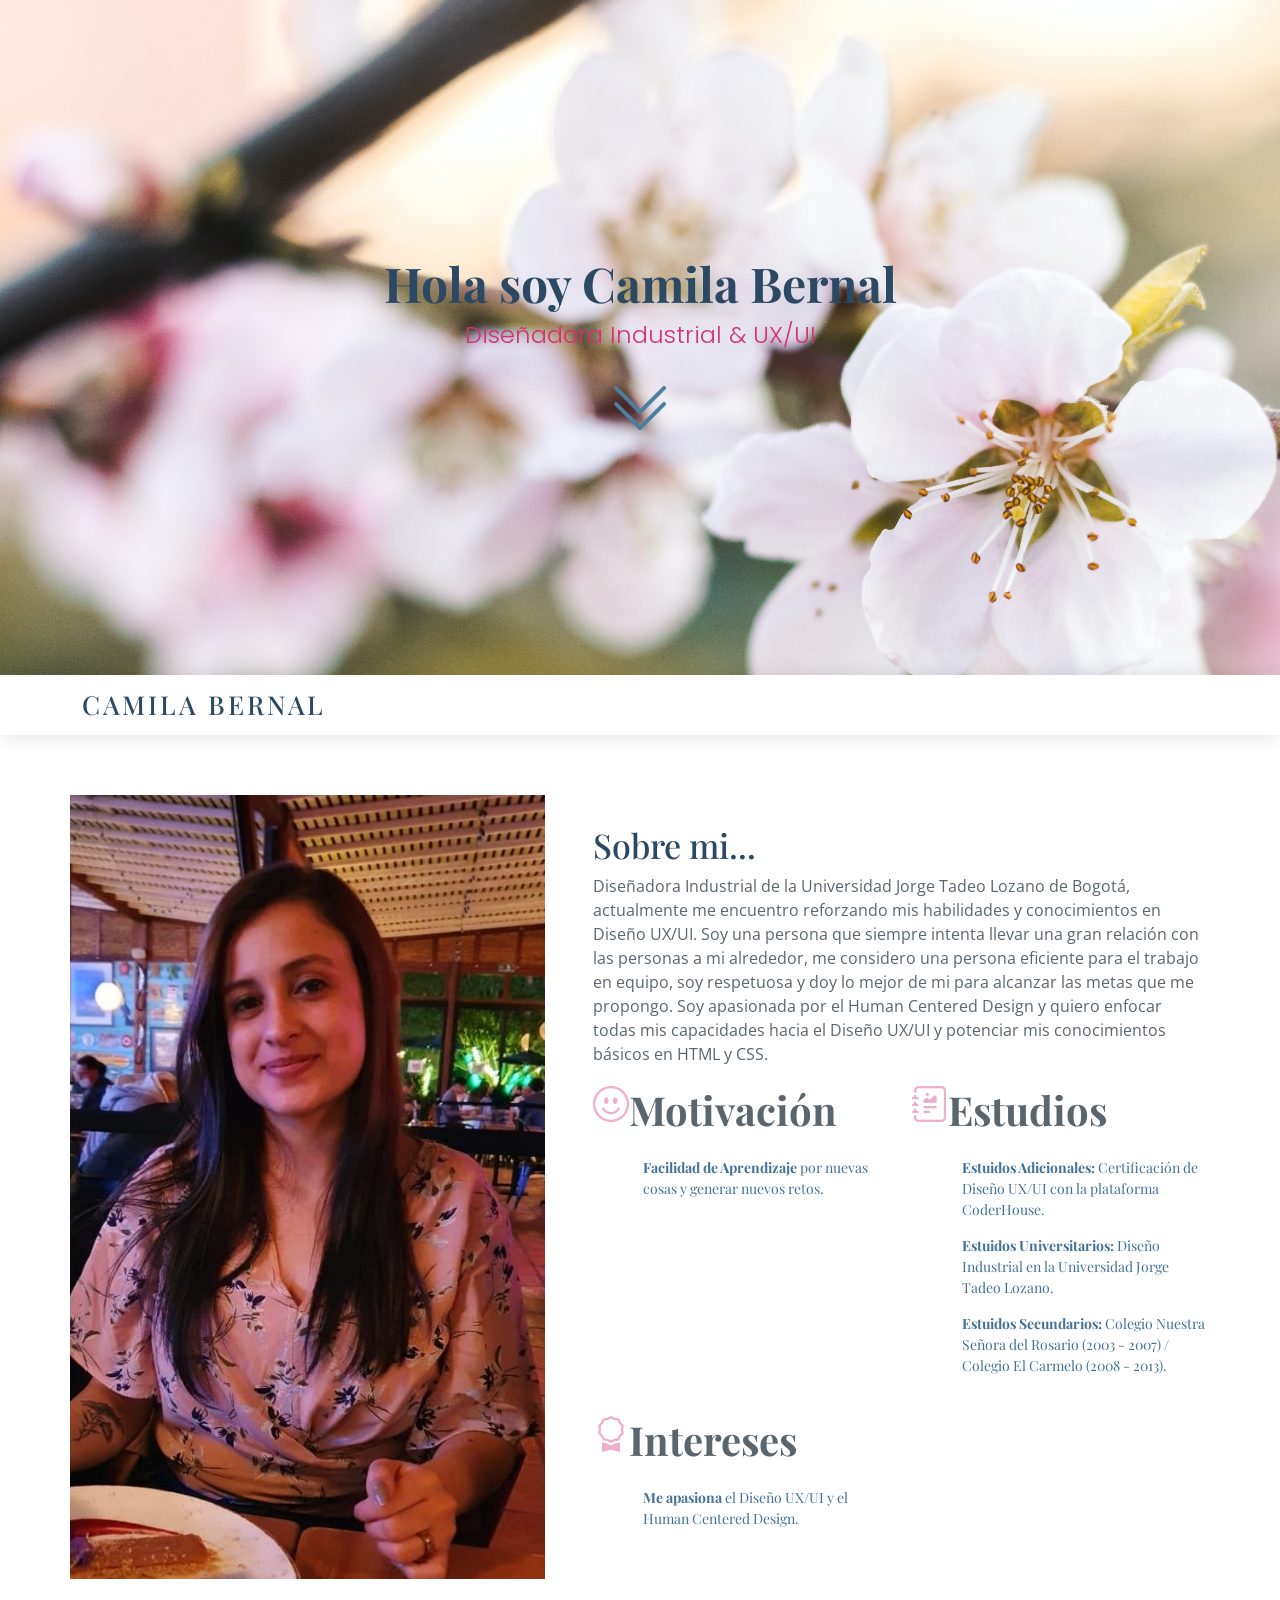
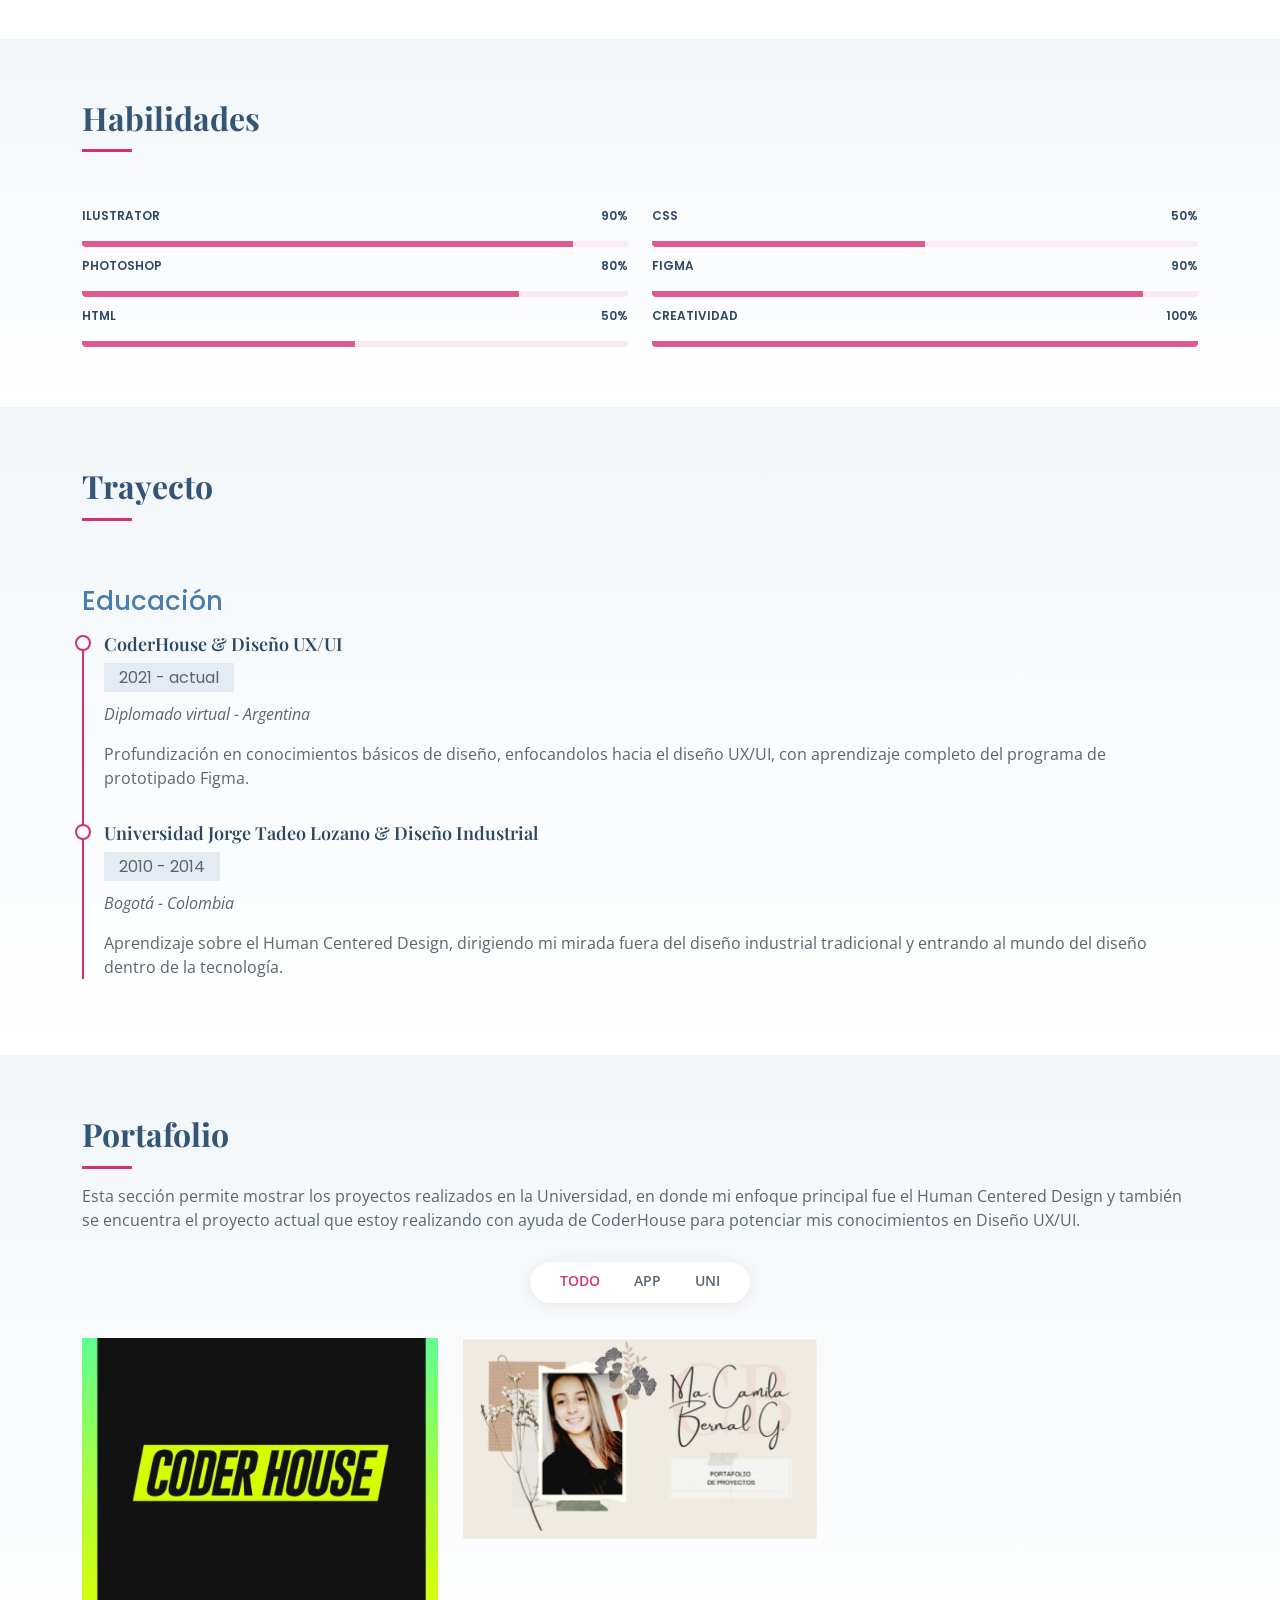
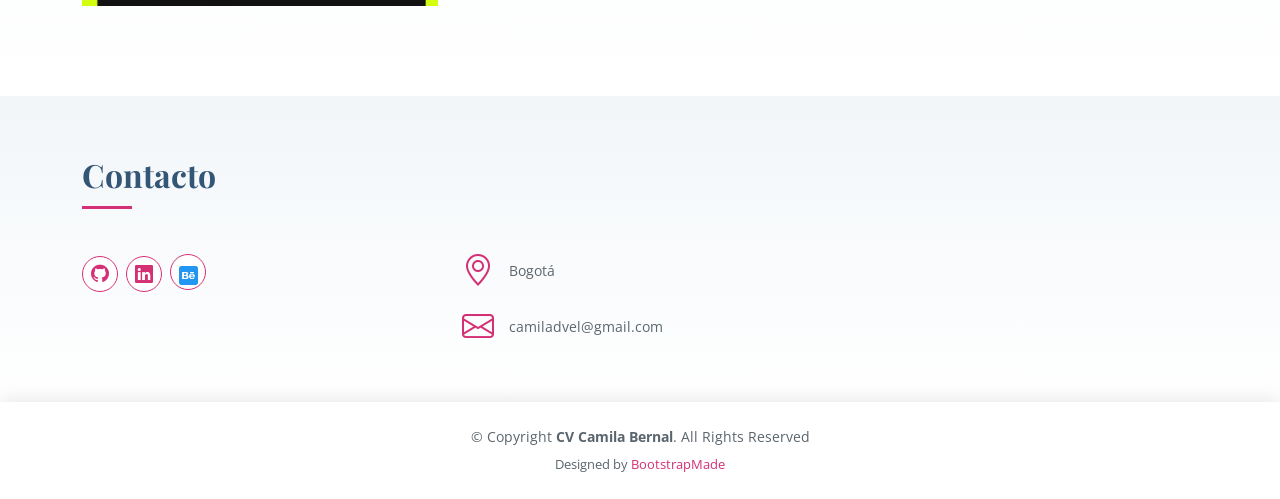
==== index.html @ 9dcae97c "Certi_UXUI" ====
<!DOCTYPE html>
<html lang="en">

<head>
  <meta charset="utf-8">
  <meta content="width=device-width, initial-scale=1.0" name="viewport">

  <title>Camila Bernal</title>
  <meta content="" name="description">
  <meta content="" name="keywords">

  <!-- Favicons -->
  <link href="assets/img/icons8-orquídea-48.png" rel="icon">
  <link href="assets/img/apple-touch-icon.png" rel="apple-touch-icon">

  <!-- Google Fonts -->
  <link href="https://fonts.googleapis.com/css?family=Open+Sans:300,300i,400,400i,600,600i,700,700i|Poppins:300,300i,400,400i,500,500i,600,600i,700,700i|Playfair+Display:400,400i,500,500i,600,600i,700,700i&subset=cyrillic" rel="stylesheet">

  <!-- Vendor CSS Files -->
  <link href="assets/vendor/bootstrap/css/bootstrap.min.css" rel="stylesheet">
  <link href="assets/vendor/bootstrap-icons/bootstrap-icons.css" rel="stylesheet">
  <link href="assets/vendor/boxicons/css/boxicons.min.css" rel="stylesheet">
  <link href="assets/vendor/glightbox/css/glightbox.min.css" rel="stylesheet">
  <link href="assets/vendor/swiper/swiper-bundle.min.css" rel="stylesheet">

  <!-- Template Main CSS File -->
  <link href="assets/css/style.css" rel="stylesheet">

  <!-- =======================================================
  * Template Name: Lonely - v4.2.0
  * Template URL: https://bootstrapmade.com/free-html-bootstrap-template-lonely/
  * Author: BootstrapMade.com
  * License: https://bootstrapmade.com/license/
  ======================================================== -->
</head>

<body>

  <!-- ======= Hero Section ======= -->
  <section id="hero" class="d-flex flex-column align-items-center justify-content-center">
    <h1>Hola soy Camila Bernal</h1>
    <h2>Diseñadora Industrial & UX/UI</h2>
    <a href="#about" class="btn-get-started scrollto"><i class="bi bi-chevron-double-down"></i></a>
  </section><!-- End Hero -->

  <!-- ======= Header ======= -->
  <header id="header" class="d-flex align-items-center">
    <div class="container d-flex align-items-center justify-content-between">

      <div class="logo">
        <h1><a href="assets/img/HV Camila Bernal.jpg">Camila Bernal</a></h1>
        
        <!-- Uncomment below if you prefer to use an image logo -->
        <!-- <a href="index.html"><img src="assets/img/logo.png" alt="" class="img-fluid"></a>-->
      </div>

       <nav id="navbar" class="navbar">
        <ul>
          <!-- <li><a class="nav-link scrollto active" href="#hero">Home</a></li> -->
          <!-- <li><a class="nav-link scrollto" href="#about">About</a></li> -->
          <!-- <li><a class="nav-link scrollto" href="#resume">Resume</a></li>
          <li><a class="nav-link scrollto" href="#services">Services</a></li>
          <li><a class="nav-link scrollto" href="#portfolio">Portfolio</a></li> -->
          <!-- <li class="dropdown"><a href="#"><span>Drop Down</span> <i class="bi bi-chevron-down"></i></a> -->
            <ul>
              <!-- <li><a href="#">Drop Down 1</a></li>
              <li class="dropdown"><a href="#"><span>Deep Drop Down</span> <i class="bi bi-chevron-right"></i></a> -->
                <!-- <ul>
                  <li><a href="#">Deep Drop Down 1</a></li>
                  <li><a href="#">Deep Drop Down 2</a></li>
                  <li><a href="#">Deep Drop Down 3</a></li>
                  <li><a href="#">Deep Drop Down 4</a></li>
                  <li><a href="#">Deep Drop Down 5</a></li>
                </ul> -->
              </li>
              <!-- <li><a href="#">Drop Down 2</a></li>
              <li><a href="#">Drop Down 3</a></li>
              <li><a href="#">Drop Down 4</a></li> -->
            </ul>
          </li>
          <!-- <li><a class="nav-link scrollto" href="#contact">Contact</a></li> -->
        </ul>
        <i class="bi bi-list mobile-nav-toggle"></i>
      </nav> 

    </div>
  </header><!-- End Header -->

  <main id="main">

    <!-- ======= About Section ======= -->
    <section id="about" class="about">
      <div class="container">

        <div class="row no-gutters">
          <div class="image col-xl-5 d-flex align-items-stretch justify-content-center justify-content-lg-start"></div>
          <div class="col-xl-7 ps-0 ps-lg-5 pe-lg-1 d-flex align-items-stretch">
            <div class="content d-flex flex-column justify-content-center">
              <h3>Sobre mi...</h3>
              <p>
                Diseñadora Industrial de la Universidad Jorge Tadeo Lozano de Bogotá, actualmente me encuentro reforzando mis habilidades y conocimientos en Diseño UX/UI. Soy una persona que siempre intenta llevar una gran relación con las personas a mi alrededor, me considero una persona eficiente para el trabajo en equipo, soy respetuosa y doy lo mejor de mi para alcanzar las metas que me propongo. Soy apasionada por el Human Centered Design y quiero enfocar todas mis capacidades hacia el Diseño UX/UI y potenciar mis conocimientos básicos en HTML y CSS.  
              </p>
              <div class="row">
                <div class="col-md-6 d-md-flex align-items-md-stretch">
                  <div class="count-box">
                    <i class="bi bi-emoji-smile"></i>
                    <h1><strong>Motivación</strong></h1>
                    <p><strong>Facilidad de Aprendizaje</strong> por nuevas cosas y generar nuevos retos.</p>
                  </div>
                </div>

                <div class="col-md-6 d-md-flex align-items-md-stretch">
                  <div class="count-box">
                    <i class="bi bi-journal-richtext"></i>
                    <h1><strong>Estudios</strong></h1>
                    <p><strong>Estuidos Adicionales:</strong> Certificación de Diseño UX/UI con la plataforma CoderHouse.</p>
                    <p><strong>Estuidos Universitarios:</strong> Diseño Industrial en la Universidad Jorge Tadeo Lozano.</p>
                    <p><strong>Estuidos Secundarios:</strong> Colegio Nuestra Señora del Rosario (2003 - 2007) / Colegio El Carmelo (2008 - 2013).</p>
                  </div>
                </div>

                <!-- <div class="col-md-6 d-md-flex align-items-md-stretch">
                  <div class="count-box">
                    <i class="bi bi-clock"></i>
                    <h1><strong></strong></h1>
                    <p><strong>Years of experience</strong> aut commodi quaerat modi aliquam nam ducimus aut voluptate non vel</p>
                  </div>
                </div> -->

                <div class="col-md-6 d-md-flex align-items-md-stretch">
                  <div class="count-box">
                    <i class="bi bi-award"></i>
                    <h1><strong>Intereses</strong></h1>
                    <p><strong>Me apasiona</strong> el Diseño UX/UI y el Human Centered Design.</p>
                  </div>
                </div>
              </div>
            </div><!-- End .content-->
          </div>
        </div>

      </div>
    </section><!-- End About Section -->

    <!-- ======= Skills Section ======= -->
    <section id="skills" class="skills section-bg">
      <div class="container">

        <div class="section-title">
          <h2>Habilidades</h2>
          <p></p>
        </div>

        <div class="row skills-content">

          <div class="col-lg-6">

            <div class="progress">
              <span class="skill">Ilustrator <i class="val">90%</i></span>
              <div class="progress-bar-wrap">
                <div class="progress-bar" role="progressbar" aria-valuenow="90" aria-valuemin="0" aria-valuemax="100"></div>
              </div>
            </div>

            <div class="progress">
              <span class="skill">Photoshop <i class="val">80%</i></span>
              <div class="progress-bar-wrap">
                <div class="progress-bar" role="progressbar" aria-valuenow="80" aria-valuemin="0" aria-valuemax="100"></div>
              </div>
            </div>

            <div class="progress">
              <span class="skill">HTML <i class="val">50%</i></span>
              <div class="progress-bar-wrap">
                <div class="progress-bar" role="progressbar" aria-valuenow="50" aria-valuemin="0" aria-valuemax="100"></div>
              </div>
            </div>

          </div>

          <div class="col-lg-6">

            <div class="progress">
              <span class="skill">CSS <i class="val">50%</i></span>
              <div class="progress-bar-wrap">
                <div class="progress-bar" role="progressbar" aria-valuenow="50" aria-valuemin="0" aria-valuemax="100"></div>
              </div>
            </div>

            <div class="progress">
              <span class="skill">Figma <i class="val">90%</i></span>
              <div class="progress-bar-wrap">
                <div class="progress-bar" role="progressbar" aria-valuenow="90" aria-valuemin="0" aria-valuemax="100"></div>
              </div>
            </div>

            <div class="progress">
              <span class="skill">Creatividad <i class="val">100%</i></span>
              <div class="progress-bar-wrap">
                <div class="progress-bar" role="progressbar" aria-valuenow="100" aria-valuemin="0" aria-valuemax="100"></div>
              </div>
            </div>

          </div>

        </div>

      </div>
    </section><!-- End Skills Section -->

    <!-- ======= Resume Section ======= -->
    <section id="resume" class="resume section-bg">
      <div class="container">

        <div class="section-title">
          <h2>Trayecto</h2>
          <p></p>
        </div>

        <!-- <div class="row">
          <div class="col-lg-6">
            <h3 class="resume-title">Información</h3>
            <div class="resume-item pb-0">
              <h4>Alice Barkley</h4>
              <p><em>Innovative and deadline-driven Graphic Designer with 3+ years of experience designing and developing user-centered digital/print marketing material from initial concept to final, polished deliverable.</em></p>
              <p>
              <ul>
                <li>Portland par 127,Orlando, FL</li>
                <li>(123) 456-7891</li>
                <li>alice.barkley@example.com</li>
              </ul>
              </p>
            </div> -->

            <h3 class="resume-title">Educación</h3>
            <div class="resume-item">
              <h4>CoderHouse &amp; Diseño UX/UI</h4>
              <h5>2021 - actual</h5>
              <p><em>Diplomado virtual - Argentina</em></p>
              <p>Profundización en conocimientos básicos de diseño, enfocandolos hacia el diseño UX/UI, con aprendizaje completo del programa de prototipado Figma.</p>
            </div>
            <div class="resume-item">
              <h4>Universidad Jorge Tadeo Lozano &amp; Diseño Industrial</h4>
              <h5>2010 - 2014</h5>
              <p><em>Bogotá - Colombia</em></p>
              <p>Aprendizaje sobre el Human Centered Design, dirigiendo mi mirada fuera del diseño industrial tradicional y entrando al mundo del diseño dentro de la tecnología.</p>
            </div>
          </div>
          <!-- <div class="col-lg-6">
            <h3 class="resume-title">Experiencia laboral</h3>
            <div class="resume-item">
              <h4>Senior graphic design specialist</h4>
              <h5>2019 - Present</h5>
              <p><em>Experion, New York, NY </em></p>
              <p>
              <ul>
                <li>Lead in the design, development, and implementation of the graphic, layout, and production communication materials</li>
                <li>Delegate tasks to the 7 members of the design team and provide counsel on all aspects of the project. </li>
                <li>Supervise the assessment of all graphic materials in order to ensure quality and accuracy of the design</li>
                <li>Oversee the efficient use of production project budgets ranging from $2,000 - $25,000</li>
              </ul>
              </p>
            </div>
            <div class="resume-item">
              <h4>Graphic design specialist</h4>
              <h5>2017 - 2018</h5>
              <p><em>Stepping Stone Advertising, New York, NY</em></p>
              <p>
              <ul>
                <li>Developed numerous marketing programs (logos, brochures,infographics, presentations, and advertisements).</li>
                <li>Managed up to 5 projects or tasks at a given time while under pressure</li>
                <li>Recommended and consulted with clients on the most appropriate graphic design</li>
                <li>Created 4+ design presentations and proposals a month for clients and account managers</li>
              </ul>
              </p>
            </div>
          </div>
        </div> -->

      </div>
    </section><!-- End Resume Section -->

    <!-- ======= Services Section ======= -->
    <!-- <section id="services" class="services section-bg">
      <div class="container">

        <div class="section-title">
          <h2>Services</h2>
          <p>Magnam dolores commodi suscipit. Necessitatibus eius consequatur ex aliquid fuga eum quidem. Sit sint consectetur velit. Quisquam quos quisquam cupiditate. Et nemo qui impedit suscipit alias ea. Quia fugiat sit in iste officiis commodi quidem hic quas.</p>
        </div>

        <div class="row">
          <div class="col-md-6 col-lg-3 d-flex align-items-stretch mb-5 mb-lg-0">
            <div class="icon-box">
              <div class="icon"><i class="bx bxl-dribbble"></i></div>
              <h4 class="title"><a href="">Lorem Ipsum</a></h4>
              <p class="description">Voluptatum deleniti atque corrupti quos dolores et quas molestias excepturi</p>
            </div>
          </div>

          <div class="col-md-6 col-lg-3 d-flex align-items-stretch mb-5 mb-lg-0">
            <div class="icon-box">
              <div class="icon"><i class="bx bx-file"></i></div>
              <h4 class="title"><a href="">Sed ut perspiciatis</a></h4>
              <p class="description">Duis aute irure dolor in reprehenderit in voluptate velit esse cillum dolore</p>
            </div>
          </div>

          <div class="col-md-6 col-lg-3 d-flex align-items-stretch mb-5 mb-lg-0">
            <div class="icon-box">
              <div class="icon"><i class="bx bx-tachometer"></i></div>
              <h4 class="title"><a href="">Magni Dolores</a></h4>
              <p class="description">Excepteur sint occaecat cupidatat non proident, sunt in culpa qui officia</p>
            </div>
          </div>

          <div class="col-md-6 col-lg-3 d-flex align-items-stretch mb-5 mb-lg-0">
            <div class="icon-box">
              <div class="icon"><i class="bx bx-world"></i></div>
              <h4 class="title"><a href="">Nemo Enim</a></h4>
              <p class="description">At vero eos et accusamus et iusto odio dignissimos ducimus qui blanditiis</p>
            </div>
          </div>

        </div>

      </div>
    </section>End Services Section -->

    <!-- ======= Portfolio Section ======= -->
    <section id="portfolio" class="portfolio section-bg">
      <div class="container">

        <div class="section-title">
          <h2>Portafolio</h2>
          <p>Esta sección permite mostrar los proyectos realizados en la Universidad, en donde mi enfoque principal fue el Human Centered Design y también se encuentra el proyecto actual que estoy realizando con ayuda de CoderHouse para potenciar mis conocimientos en Diseño UX/UI.</p>
        </div>

        <div class="row">
          <div class="col-lg-12 d-flex justify-content-center">
            <ul id="portfolio-flters">
              <li data-filter="*" class="filter-active">TODO</li>
              <li data-filter=".filter-app">App</li>
              <li data-filter=".filter-card">UNI</li>
              <!-- <li data-filter=".filter-web">Web</li>  -->
            </ul>
          </div>
        </div>

        <div class="row portfolio-container">

          <div class="col-lg-4 col-md-6 portfolio-item filter-app">
            <div class="portfolio-wrap">
              <img src="assets/img/Coder2.jpg" class="img-fluid" alt="">
              <div class="portfolio-info">
                <h4>Proyecto UX/UI</h4>
                <p>En proceso</p>
              </div>
              <div class="portfolio-links">
                
                <a href="https://www.behance.net/mariacbernal3d" title="Más detalle"><i class="bx bx-link"></i></a>
              </div>
            </div>
          </div>

          <div class="col-lg-4 col-md-6 portfolio-item filter-card">
            <div class="portfolio-wrap">
              <img src="assets/img/Port-Proy.JPG" class="img-fluid" alt="">
              <div class="portfolio-info">
                <h4>Proyecto Universidad</h4>
                <p>Social & Human Centered Design</p>
              </div>
              <div class="portfolio-links">
                
                <a href="https://www.behance.net/mariacbernal3d" title="Más detalle"><i class="bx bx-link"></i></a>
              </div>
            </div>
          </div>
              <!-- <div class="portfolio-links">
                <a href="assets/img/portfolio/portfolio-2.jpg" data-gallery="portfolioGallery" class="portfolio-lightbox" title="Web 3"><i class="bx bx-plus"></i></a>
                <a href="portfolio-details.html" title="More Details"><i class="bx bx-link"></i></a>
              </div>
            </div>
          </div>

          <div class="col-lg-4 col-md-6 portfolio-item filter-app">
            <div class="portfolio-wrap">
              <img src="assets/img/portfolio/portfolio-3.jpg" class="img-fluid" alt="">
              <div class="portfolio-info">
                <h4>App 2</h4>
                <p>App</p>
              </div>
              <div class="portfolio-links">
                <a href="assets/img/portfolio/portfolio-3.jpg" data-gallery="portfolioGallery" class="portfolio-lightbox" title="App 2"><i class="bx bx-plus"></i></a>
                <a href="portfolio-details.html" title="More Details"><i class="bx bx-link"></i></a>
              </div>
            </div>
          </div>

          <div class="col-lg-4 col-md-6 portfolio-item filter-card">
            <div class="portfolio-wrap">
              <img src="assets/img/portfolio/portfolio-4.jpg" class="img-fluid" alt="">
              <div class="portfolio-info">
                <h4>Card 2</h4>
                <p>Card</p>
              </div>
              <div class="portfolio-links">
                <a href="assets/img/portfolio/portfolio-4.jpg" data-gallery="portfolioGallery" class="portfolio-lightbox" title="Card 2"><i class="bx bx-plus"></i></a>
                <a href="portfolio-details.html" title="More Details"><i class="bx bx-link"></i></a>
              </div>
            </div>
          </div>

          <div class="col-lg-4 col-md-6 portfolio-item filter-web">
            <div class="portfolio-wrap">
              <img src="assets/img/portfolio/portfolio-5.jpg" class="img-fluid" alt="">
              <div class="portfolio-info">
                <h4>Web 2</h4>
                <p>Web</p>
              </div>
              <div class="portfolio-links">
                <a href="assets/img/portfolio/portfolio-5.jpg" data-gallery="portfolioGallery" class="portfolio-lightbox" title="Web 2"><i class="bx bx-plus"></i></a>
                <a href="portfolio-details.html" title="More Details"><i class="bx bx-link"></i></a>
              </div>
            </div>
          </div>

          <div class="col-lg-4 col-md-6 portfolio-item filter-app">
            <div class="portfolio-wrap">
              <img src="assets/img/portfolio/portfolio-6.jpg" class="img-fluid" alt="">
              <div class="portfolio-info">
                <h4>App 3</h4>
                <p>App</p>
              </div>
              <div class="portfolio-links">
                <a href="assets/img/portfolio/portfolio-6.jpg" data-gallery="portfolioGallery" class="portfolio-lightbox" title="App 3"><i class="bx bx-plus"></i></a>
                <a href="portfolio-details.html" title="More Details"><i class="bx bx-link"></i></a>
              </div>
            </div>
          </div>

          <div class="col-lg-4 col-md-6 portfolio-item filter-card">
            <div class="portfolio-wrap">
              <img src="assets/img/portfolio/portfolio-7.jpg" class="img-fluid" alt="">
              <div class="portfolio-info">
                <h4>Card 1</h4>
                <p>Card</p>
              </div>
              <div class="portfolio-links">
                <a href="assets/img/portfolio/portfolio-7.jpg" data-gallery="portfolioGallery" class="portfolio-lightbox" title="Card 1"><i class="bx bx-plus"></i></a>
                <a href="portfolio-details.html" title="More Details"><i class="bx bx-link"></i></a>
              </div>
            </div>
          </div>

          <div class="col-lg-4 col-md-6 portfolio-item filter-card">
            <div class="portfolio-wrap">
              <img src="assets/img/portfolio/portfolio-8.jpg" class="img-fluid" alt="">
              <div class="portfolio-info">
                <h4>Card 3</h4>
                <p>Card</p>
              </div>
              <div class="portfolio-links">
                <a href="assets/img/portfolio/portfolio-8.jpg" data-gallery="portfolioGallery" class="portfolio-lightbox" title="Card 3"><i class="bx bx-plus"></i></a>
                <a href="portfolio-details.html" title="More Details"><i class="bx bx-link"></i></a>
              </div>
            </div>
          </div>

          <div class="col-lg-4 col-md-6 portfolio-item filter-web">
            <div class="portfolio-wrap">
              <img src="assets/img/portfolio/portfolio-9.jpg" class="img-fluid" alt="">
              <div class="portfolio-info">
                <h4>Web 3</h4>
                <p>Web</p>
              </div>
              <div class="portfolio-links">
                <a href="assets/img/portfolio/portfolio-9.jpg" data-gallery="portfolioGallery" class="portfolio-lightbox" title="Web 3"><i class="bx bx-plus"></i></a>
                <a href="portfolio-details.html" title="More Details"><i class="bx bx-link"></i></a>
              </div>
            </div>
          </div>

        </div>

      </div>
    </section>  End Portfolio Section -->
    </section>  

    <!-- ======= Testimonials Section ======= -->
    <!-- <section id="testimonials" class="testimonials section-bg">
      <div class="container">

        <div class="section-title">
          <h2>Testimonials</h2>
          <p>Magnam dolores commodi suscipit. Necessitatibus eius consequatur ex aliquid fuga eum quidem. Sit sint consectetur velit. Quisquam quos quisquam cupiditate. Et nemo qui impedit suscipit alias ea. Quia fugiat sit in iste officiis commodi quidem hic quas.</p>
        </div>

        <div class="testimonials-slider swiper-container" data-aos="fade-up" data-aos-delay="100">
          <div class="swiper-wrapper">

            <div class="swiper-slide">
              <div class="testimonial-item">
                <p>
                  <i class="bx bxs-quote-alt-left quote-icon-left"></i>
                  Proin iaculis purus consequat sem cure digni ssim donec porttitora entum suscipit rhoncus. Accusantium quam, ultricies eget id, aliquam eget nibh et. Maecen aliquam, risus at semper.
                  <i class="bx bxs-quote-alt-right quote-icon-right"></i>
                </p>
                <img src="assets/img/testimonials/testimonials-1.jpg" class="testimonial-img" alt="">
                <h3>Saul Goodman</h3>
                <h4>Ceo &amp; Founder</h4>
              </div>
            </div>End testimonial item -->

            <!-- <div class="swiper-slide">
              <div class="testimonial-item">
                <p>
                  <i class="bx bxs-quote-alt-left quote-icon-left"></i>
                  Export tempor illum tamen malis malis eram quae irure esse labore quem cillum quid cillum eram malis quorum velit fore eram velit sunt aliqua noster fugiat irure amet legam anim culpa.
                  <i class="bx bxs-quote-alt-right quote-icon-right"></i>
                </p>
                <img src="assets/img/testimonials/testimonials-2.jpg" class="testimonial-img" alt="">
                <h3>Sara Wilsson</h3>
                <h4>Designer</h4>
              </div>
            </div>End testimonial item -->

            <!-- <div class="swiper-slide">
              <div class="testimonial-item">
                <p>
                  <i class="bx bxs-quote-alt-left quote-icon-left"></i>
                  Enim nisi quem export duis labore cillum quae magna enim sint quorum nulla quem veniam duis minim tempor labore quem eram duis noster aute amet eram fore quis sint minim.
                  <i class="bx bxs-quote-alt-right quote-icon-right"></i>
                </p>
                <img src="assets/img/testimonials/testimonials-3.jpg" class="testimonial-img" alt="">
                <h3>Jena Karlis</h3>
                <h4>Store Owner</h4>
              </div>
            </div>End testimonial item -->

            <!-- <div class="swiper-slide">
              <div class="testimonial-item">
                <p>
                  <i class="bx bxs-quote-alt-left quote-icon-left"></i>
                  Fugiat enim eram quae cillum dolore dolor amet nulla culpa multos export minim fugiat minim velit minim dolor enim duis veniam ipsum anim magna sunt elit fore quem dolore labore illum veniam.
                  <i class="bx bxs-quote-alt-right quote-icon-right"></i>
                </p>
                <img src="assets/img/testimonials/testimonials-4.jpg" class="testimonial-img" alt="">
                <h3>Matt Brandon</h3>
                <h4>Freelancer</h4>
              </div>
            </div>End testimonial item -->

            <!-- <div class="swiper-slide">
              <div class="testimonial-item">
                <p>
                  <i class="bx bxs-quote-alt-left quote-icon-left"></i>
                  Quis quorum aliqua sint quem legam fore sunt eram irure aliqua veniam tempor noster veniam enim culpa labore duis sunt culpa nulla illum cillum fugiat legam esse veniam culpa fore nisi cillum quid.
                  <i class="bx bxs-quote-alt-right quote-icon-right"></i>
                </p>
                <img src="assets/img/testimonials/testimonials-5.jpg" class="testimonial-img" alt="">
                <h3>John Larson</h3>
                <h4>Entrepreneur</h4>
              </div>
            </div>End testimonial item -->

          <!-- </div>
          <div class="swiper-pagination"></div>
        </div>

      </div>
    </section>End Testimonials Section --> 

    <!-- ======= Contact Section ======= -->
    <div><section id="contact" class="contact section-bg">
      <div class="container">

        <div class="section-title">
          <h2>Contacto</h2>
          <p></p>
        </div>

        <div class="row">

          <div class="col-lg-4 col-md-4">
            <div class="contact-about">
              <!-- <h3>Lonely</h3>
              <p>Cras fermentum odio eu feugiat. Justo eget magna fermentum iaculis eu non diam phasellus. Scelerisque felis imperdiet proin fermentum leo. Amet volutpat consequat mauris nunc congue.</p> -->
              <div class="social-links">
            
                <a href="https://github.com/CamilaBernalG?tab=repositories" class="GitHub"><i class="bi bi-github"></i></a>
                <!-- <a href="#" class="instagram"><i class="bi bi-app-indicator"></i></a> -->
                <a href="https://www.linkedin.com/in/camila-bernal-814a66207" class="linkedin">
                  <i class="bi bi-linkedin"></i>
                </a>
                <a href="https://www.behance.net/mariacbernal3d" class="linkedin">
                  <img src="assets/img/icons8-behance-48.png" style="width: 25px;"/>
                </a> 
              </div>
            </div>
          </div>
        

          <div class="col-lg-3 col-md-4">
            <div class="info">
              <div class="d-flex align-items-center">
                <i class="bi bi-geo-alt"></i>
                <p>Bogotá</p>
              </div>

              <div class="d-flex align-items-center mt-4">
                <i class="bi bi-envelope"></i>
                <p>camiladvel@gmail.com</p>
              </div>

              <!-- <div class="d-flex align-items-center mt-4">
                <i class="bi bi-phone"></i>
                <p>+1 5589 55488 55s</p>
              </div> -->

            </div>
          </div>

          <!-- <div class="col-lg-5 col-md-8">
            <form action="forms/contact.php" method="post" role="form" class="php-email-form">
              <div class="form-group">
                <input type="text" name="name" class="form-control" id="name" placeholder="Nombre" required>
              </div>
              <div class="form-group mt-3">
                <input type="email" class="form-control" name="email" id="email" placeholder="Email" required>
              </div>
              <div class="form-group mt-3">
                <input type="text" class="form-control" name="subject" id="subject" placeholder="Asunto" required>
              </div>
              <div class="form-group mt-3">
                <textarea class="form-control" name="message" rows="5" placeholder="Mensaje" required></textarea>
              </div>
              <div class="my-3">
                <div class="loading">Cargando...</div>
                <div class="error-message"></div>
                <div class="sent-message">Tu mensaje fué enviado, gracias!</div>
              </div>
              <div class="text-center"><button type="submit">Enviar Mensaje</button></div>
            </form>
          </div> -->

        </div>

      </div>
    </section> <!-- End Contact Section -->

  </main> <!-- End #main -->

  <!-- ======= Footer ======= -->
  <footer id="footer">
    <div class="container">
      <div class="copyright">
        &copy; Copyright <strong><span>CV Camila Bernal</span></strong>. All Rights Reserved
      </div>
      <div class="credits">
        <!-- All the links in the footer should remain intact. -->
        <!-- You can delete the links only if you purchased the pro version. -->
        <!-- Licensing information: https://bootstrapmade.com/license/ -->
        <!-- Purchase the pro version with working PHP/AJAX contact form: https://bootstrapmade.com/free-html-bootstrap-template-lonely/ -->
        Designed by <a href="https://bootstrapmade.com/">BootstrapMade</a>
      </div>
    </div>
  </footer><!-- End  Footer -->

  <a href="#" class="back-to-top d-flex align-items-center justify-content-center"><i class="bi bi-arrow-up-short"></i></a>

  <!-- Vendor JS Files -->
  <script src="assets/vendor/bootstrap/js/bootstrap.bundle.min.js"></script>
  <script src="assets/vendor/glightbox/js/glightbox.min.js"></script>
  <script src="assets/vendor/isotope-layout/isotope.pkgd.min.js"></script>
  <script src="assets/vendor/php-email-form/validate.js"></script>
  <script src="assets/vendor/purecounter/purecounter.js"></script>
  <script src="assets/vendor/swiper/swiper-bundle.min.js"></script>
  <script src="assets/vendor/waypoints/noframework.waypoints.js"></script>

  <!-- Template Main JS File -->
  <script src="assets/js/main.js"></script>

</body>

</html>
---- assets/css/style.css ----
/**
* Template Name: Lonely - v4.2.0
* Template URL: https://bootstrapmade.com/free-html-bootstrap-template-lonely/
* Author: BootstrapMade.com
* License: https://bootstrapmade.com/license/
*/

/*--------------------------------------------------------------
# General
--------------------------------------------------------------*/
body {
  font-family: "Open Sans", sans-serif;
  color: #5a656e;
}

a {
  color: #d43076;
  text-decoration: none;
}

a:hover {
  color: #dd5a92;
  text-decoration: none;
}

h1, h2, h3, h4, h5, h6 {
  font-family: "Playfair Display", serif;
}

/*--------------------------------------------------------------
# Back to top button
--------------------------------------------------------------*/
.back-to-top {
  position: fixed;
  visibility: hidden;
  opacity: 0;
  right: 15px;
  bottom: 15px;
  z-index: 9999;
  background: #d43076;
  width: 40px;
  height: 40px;
  border-radius: 50px;
  transition: all 0.4s;
}

.back-to-top i {
  font-size: 24px;
  color: #fff;
  line-height: 0;
}

.back-to-top:hover {
  background: #db528c;
  color: #fff;
}

.back-to-top.active {
  visibility: visible;
  opacity: 1;
}

/*--------------------------------------------------------------
# Header
--------------------------------------------------------------*/
#header {
  transition: all 0.5s;
  z-index: 997;
  transition: all 0.5s;
  height: 60px;
  background: #fff;
  box-shadow: 0px 0px 20px 0px rgba(0, 0, 0, 0.12);
}

#header .logo h1 {
  font-size: 26px;
  margin: 0;
  padding: 6px 0;
  line-height: 1;
  font-weight: 500;
  letter-spacing: 3px;
  text-transform: uppercase;
}

#header .logo h1 a, #header .logo h1 a:hover {
  color: #2c4964;
  text-decoration: none;
}

#header .logo img {
  padding: 0;
  margin: 0;
  max-height: 40px;
}

.scrolled-offset {
  margin-top: 60px;
}

/*--------------------------------------------------------------
# Navigation Menu
--------------------------------------------------------------*/
/**
* Desktop Navigation 
*/
.navbar {
  padding: 0;
}

.navbar ul {
  margin: 0;
  padding: 0;
  display: flex;
  list-style: none;
  align-items: center;
}

.navbar li {
  position: relative;
}

.navbar a {
  display: flex;
  align-items: center;
  justify-content: space-between;
  padding: 10px 0 10px 30px;
  font-size: 14px;
  color: #2c4964;
  white-space: nowrap;
  transition: 0.3s;
}

.navbar a i {
  font-size: 12px;
  line-height: 0;
  margin-left: 5px;
}

.navbar a:hover, .navbar .active, .navbar li:hover > a {
  color: #d43076;
}

.navbar .dropdown ul {
  display: block;
  position: absolute;
  left: 14px;
  top: 100%;
  margin: 0;
  padding: 10px 0;
  z-index: 99;
  opacity: 0;
  visibility: hidden;
  background: #fff;
  box-shadow: 0px 0px 30px rgba(127, 137, 161, 0.25);
  transition: 0.3s;
  border-radius: 4px;
}

.navbar .dropdown ul li {
  min-width: 200px;
}

.navbar .dropdown ul a {
  padding: 10px 20px;
  text-transform: none;
}

.navbar .dropdown ul a i {
  font-size: 12px;
}

.navbar .dropdown ul a:hover, .navbar .dropdown ul .active:hover, .navbar .dropdown ul li:hover > a {
  color: #d43076;
}

.navbar .dropdown:hover > ul {
  opacity: 1;
  visibility: visible;
}

.navbar .dropdown .dropdown ul {
  top: 0;
  left: calc(100% - 30px);
  visibility: hidden;
}

.navbar .dropdown .dropdown:hover > ul {
  opacity: 1;
  top: 0;
  left: 100%;
  visibility: visible;
}

@media (max-width: 1366px) {
  .navbar .dropdown .dropdown ul {
    left: -90%;
  }
  .navbar .dropdown .dropdown:hover > ul {
    left: -100%;
  }
}

/**
* Mobile Navigation 
*/
.mobile-nav-toggle {
  color: #2c4964;
  font-size: 28px;
  cursor: pointer;
  display: none;
  line-height: 0;
  transition: 0.5s;
}

.mobile-nav-toggle.bi-x {
  color: #fff;
}

@media (max-width: 991px) {
  .mobile-nav-toggle {
    display: block;
  }
  .navbar ul {
    display: none;
  }
}

.navbar-mobile {
  position: fixed;
  overflow: hidden;
  top: 0;
  right: 0;
  left: 0;
  bottom: 0;
  background: rgba(13, 21, 29, 0.6);
  transition: 0.3s;
  z-index: 998;
}

.navbar-mobile .mobile-nav-toggle {
  position: absolute;
  top: 15px;
  right: 15px;
}

.navbar-mobile ul {
  display: block;
  position: absolute;
  top: 55px;
  right: 15px;
  bottom: 15px;
  left: 15px;
  padding: 10px 0;
  border-radius: 10px;
  background-color: #fff;
  overflow-y: auto;
  transition: 0.3s;
}

.navbar-mobile a {
  padding: 10px 20px;
  font-size: 15px;
  color: #2c4964;
}

.navbar-mobile a:hover, .navbar-mobile .active, .navbar-mobile li:hover > a {
  color: #d43076;
}

.navbar-mobile .getstarted {
  margin: 15px;
}

.navbar-mobile .dropdown ul {
  position: static;
  display: none;
  margin: 10px 20px;
  padding: 10px 0;
  z-index: 99;
  opacity: 1;
  visibility: visible;
  background: #fff;
  box-shadow: 0px 0px 30px rgba(127, 137, 161, 0.25);
}

.navbar-mobile .dropdown ul li {
  min-width: 200px;
}

.navbar-mobile .dropdown ul a {
  padding: 10px 20px;
}

.navbar-mobile .dropdown ul a i {
  font-size: 12px;
}

.navbar-mobile .dropdown ul a:hover, .navbar-mobile .dropdown ul .active:hover, .navbar-mobile .dropdown ul li:hover > a {
  color: #d43076;
}

.navbar-mobile .dropdown > .dropdown-active {
  display: block;
}

/*--------------------------------------------------------------
# Hero Section
--------------------------------------------------------------*/
#hero {
  width: 100%;
  height: 75vh;
  background: url("../img/Flor2.jpg") no-repeat;
  background-size: cover;
  padding: 0 15px;
  }

#hero h1 {
  margin: 0 0 10px 0;
  font-size: 48px;
  font-weight: 700;
  line-height: 56px;
  color: #2c4964;
}

#hero h2 {
  color: #d43076;
  margin-bottom: 10px;
  font-size: 24px;
  font-weight: 300;
  font-family: "Poppins", sans-serif;
}

#hero .btn-get-started {
  font-size: 64px;
  transition: 0.5s;
  color: #4d7f9c;
  height: 60px;
}

#hero .btn-get-started:hover {
  padding-top: 10px;
  color: #d43076;
}

@media (min-width: 1024px) {
  #hero {
    background-attachment: fixed;
  }
}

@media (max-width: 768px) {
  #hero h1 {
    font-size: 28px;
    line-height: 36px;
  }
  #hero h2 {
    font-size: 18px;
    line-height: 24px;
    margin-bottom: 30px;
  }
}

/*--------------------------------------------------------------
# Sections General
--------------------------------------------------------------*/
section {
  padding: 60px 0;
}

.section-bg {
  background: linear-gradient(180deg, #f2f6f9 0%, #fff 100%);
}

.section-title {
  padding-bottom: 30px;
}

.section-title h2 {
  font-size: 32px;
  font-weight: bold;
  margin-bottom: 15px;
  padding-bottom: 15px;
  position: relative;
  color: #345676;
}

.section-title h2::after {
  content: '';
  position: absolute;
  display: block;
  width: 50px;
  height: 3px;
  background: #d43076;
  bottom: 0;
  left: 0;
}

.section-title p {
  margin-bottom: 0;
}

/*--------------------------------------------------------------
# Breadcrumbs
--------------------------------------------------------------*/
.breadcrumbs {
  padding: 15px 0;
  background-color: #fcf2f7;
  min-height: 40px;
}

.breadcrumbs h2 {
  font-size: 24px;
  font-weight: 300;
}

.breadcrumbs ol {
  display: flex;
  flex-wrap: wrap;
  list-style: none;
  padding: 0;
  margin: 0;
  font-size: 14px;
}

.breadcrumbs ol li + li {
  padding-left: 10px;
}

.breadcrumbs ol li + li::before {
  display: inline-block;
  padding-right: 10px;
  color: #6c757d;
  content: "/";
}

@media (max-width: 768px) {
  .breadcrumbs .d-flex {
    display: block !important;
  }
  .breadcrumbs ol {
    display: block;
  }
  .breadcrumbs ol li {
    display: inline-block;
  }
}

/*--------------------------------------------------------------
# About
--------------------------------------------------------------*/
.about .content {
  padding: 30px 0;
}

.about .content h3 {
  font-weight: 500;
  font-size: 34px;
  color: #2c4964;
}

.about .content p {
  margin-bottom: 0;
}

.about .content .count-box {
  padding: 20px 0;
  width: 100%;
}

.about .content .count-box i {
  display: block;
  font-size: 36px;
  color: #eeafca;
  float: left;
  line-height: 0;
}

.about .content .count-box span {
  font-size: 36px;
  line-height: 20px;
  display: block;
  font-weight: 700;
  color: #bb124a;
  margin-left: 50px;
  font-family: "Playfair Display", serif;
}

.about .content .count-box p {
  padding: 15px 0 0 0;
  margin: 0 0 0 50px;
  font-family: "Playfair Display", serif;
  font-size: 14px;
  color: #437099;
}

.about .content .count-box a {
  font-weight: 600;
  display: block;
  margin-top: 20px;
  color: #437099;
  font-size: 15px;
  font-family: "Poppins", sans-serif;
  transition: ease-in-out 0.3s;
}

.about .content .count-box a:hover {
  color: #6b96be;
}

.about .image {
  background: url("../img/Yo.jpg") center center no-repeat;
  background-size: cover;
  min-height: 610px;
}

@media (max-width: 991px) {
  .about .image {
    text-align: center;
  }
  .about .image img {
    max-width: 80%;
  }
}

@media (max-width: 667px) {
  .about .image img {
    max-width: 100%;
  }
}

/*--------------------------------------------------------------
# Skills
--------------------------------------------------------------*/
.skills .progress {
  height: 50px;
  display: block;
  background: none;
}

.skills .progress .skill {
  padding: 10px 0;
  margin: 0 0 6px 0;
  text-transform: uppercase;
  display: block;
  font-weight: 600;
  font-family: "Poppins", sans-serif;
  color: #2c4964;
}

.skills .progress .skill .val {
  float: right;
  font-style: normal;
}

.skills .progress-bar-wrap {
  background: #fbeaf1;
}

.skills .progress-bar {
  width: 1px;
  height: 10px;
  transition: .9s;
  background-color: #dd5a92;
}

/*--------------------------------------------------------------
# Resume
--------------------------------------------------------------*/
.resume .resume-title {
  font-size: 26px;
  font-weight: 500;
  margin-top: 20px;
  margin-bottom: 20px;
  color: #4b7dab;
  font-family: "Poppins", sans-serif;
}

.resume .resume-item {
  padding: 0 0 20px 20px;
  margin-top: -2px;
  border-left: 2px solid #d43076;
  position: relative;
}

.resume .resume-item h4 {
  line-height: 18px;
  font-size: 18px;
  font-weight: 600;
  color: #2c4964;
  margin-bottom: 10px;
}

.resume .resume-item h5 {
  font-size: 16px;
  background: #e4ebf3;
  padding: 5px 15px;
  display: inline-block;
  font-weight: 400;
  margin-bottom: 10px;
  font-family: "Poppins", sans-serif;
}

.resume .resume-item ul {
  padding-left: 20px;
}

.resume .resume-item ul li {
  padding-bottom: 10px;
}

.resume .resume-item:last-child {
  padding-bottom: 0;
}

.resume .resume-item::before {
  content: "";
  position: absolute;
  width: 16px;
  height: 16px;
  border-radius: 50px;
  left: -9px;
  top: 0;
  background: #fff;
  border: 2px solid #d43076;
}

/*--------------------------------------------------------------
# Services
--------------------------------------------------------------*/
.services .icon-box {
  padding: 20px 15px;
  position: relative;
  overflow: hidden;
  background: #fff;
  box-shadow: 0 0 29px 0 rgba(68, 88, 144, 0.2);
  transition: all 0.3s ease-in-out;
  border-radius: 8px;
  text-align: center;
  z-index: 1;
}

.services .icon-box::before {
  content: '';
  position: absolute;
  top: 0;
  left: 0;
  right: 0;
  height: 0;
  transition: ease-in-out 0.3s;
  z-index: -1;
}

.services .icon-box:hover::before {
  background: #d43076;
  height: 100%;
  border-radius: 0px;
}

.services .icon {
  margin: 0 auto 30px auto;
  padding-top: 10px;
  display: inline-block;
  text-align: center;
  border-radius: 50%;
  width: 60px;
  height: 60px;
  background: #d43076;
  transition: all 0.3s ease-in-out;
}

.services .icon i {
  font-size: 36px;
  line-height: 1;
  color: #fff;
}

.services .title {
  font-weight: 700;
  margin-bottom: 15px;
  font-size: 18px;
}

.services .title a {
  color: #111;
}

.services .description {
  font-size: 15px;
  line-height: 24px;
  margin-bottom: 0;
}

.services .icon-box:hover .title a, .services .icon-box:hover .description {
  color: #fff;
}

.services .icon-box:hover .icon {
  background: #fff;
}

.services .icon-box:hover .icon i {
  color: #d43076;
}

@media (max-width: 768px) {
  .services .icon-box::before {
    bottom: 60%;
  }
}

/*--------------------------------------------------------------
# Portfolio
--------------------------------------------------------------*/
.portfolio .portfolio-item {
  margin-bottom: 30px;
}

.portfolio #portfolio-flters {
  padding: 0;
  margin: 0 auto 35px auto;
  list-style: none;
  text-align: center;
  background: #fff;
  border-radius: 50px;
  padding: 2px 15px;
  box-shadow: 0px 2px 15px rgba(0, 0, 0, 0.08);
}

.portfolio #portfolio-flters li {
  cursor: pointer;
  display: inline-block;
  padding: 10px 15px 8px 15px;
  font-size: 14px;
  font-weight: 600;
  line-height: 1;
  text-transform: uppercase;
  color: #5a656e;
  margin-bottom: 5px;
  transition: all 0.3s ease-in-out;
}

.portfolio #portfolio-flters li:hover, .portfolio #portfolio-flters li.filter-active {
  color: #d43076;
}

.portfolio #portfolio-flters li:last-child {
  margin-right: 0;
}

.portfolio .portfolio-wrap {
  transition: 0.3s;
  position: relative;
  overflow: hidden;
  z-index: 1;
}

.portfolio .portfolio-wrap::before {
  content: "";
  background: rgba(44, 73, 100, 0.6);
  position: absolute;
  left: 30px;
  right: 30px;
  top: 30px;
  bottom: 30px;
  transition: all ease-in-out 0.3s;
  z-index: 2;
  opacity: 0;
}

.portfolio .portfolio-wrap .portfolio-info {
  opacity: 0;
  position: absolute;
  top: 10%;
  left: 0;
  right: 0;
  text-align: center;
  z-index: 3;
  transition: all ease-in-out 0.3s;
}

.portfolio .portfolio-wrap .portfolio-info h4 {
  font-size: 20px;
  color: #fff;
  font-weight: 600;
}

.portfolio .portfolio-wrap .portfolio-info p {
  color: #ffffff;
  font-size: 14px;
  text-transform: uppercase;
}

.portfolio .portfolio-wrap .portfolio-links {
  opacity: 0;
  left: 0;
  right: 0;
  bottom: 10%;
  text-align: center;
  z-index: 3;
  position: absolute;
  transition: all ease-in-out 0.3s;
}

.portfolio .portfolio-wrap .portfolio-links a {
  color: #fff;
  margin: 0 2px;
  font-size: 28px;
  display: inline-block;
  transition: 0.3s;
}

.portfolio .portfolio-wrap .portfolio-links a:hover {
  color: #e684ae;
}

.portfolio .portfolio-wrap:hover::before {
  top: 0;
  left: 0;
  right: 0;
  bottom: 0;
  opacity: 1;
}

.portfolio .portfolio-wrap:hover .portfolio-info {
  opacity: 1;
  top: calc(50% - 48px);
}

.portfolio .portfolio-wrap:hover .portfolio-links {
  opacity: 1;
  bottom: calc(50% - 50px);
}

/*--------------------------------------------------------------
# Portfolio Details
--------------------------------------------------------------*/
.portfolio-details {
  padding-top: 40px;
}

.portfolio-details .portfolio-details-slider img {
  width: 100%;
}

.portfolio-details .portfolio-details-slider .swiper-pagination {
  margin-top: 20px;
  position: relative;
}

.portfolio-details .portfolio-details-slider .swiper-pagination .swiper-pagination-bullet {
  width: 12px;
  height: 12px;
  background-color: #fff;
  opacity: 1;
  border: 1px solid #d43076;
}

.portfolio-details .portfolio-details-slider .swiper-pagination .swiper-pagination-bullet-active {
  background-color: #d43076;
}

.portfolio-details .portfolio-info {
  padding: 30px;
  box-shadow: 0px 0 30px rgba(44, 73, 100, 0.08);
}

.portfolio-details .portfolio-info h3 {
  font-size: 22px;
  font-weight: 700;
  margin-bottom: 20px;
  padding-bottom: 20px;
  border-bottom: 1px solid #eee;
}

.portfolio-details .portfolio-info ul {
  list-style: none;
  padding: 0;
  font-size: 15px;
}

.portfolio-details .portfolio-info ul li + li {
  margin-top: 10px;
}

.portfolio-details .portfolio-description {
  padding-top: 30px;
}

.portfolio-details .portfolio-description h2 {
  font-size: 26px;
  font-weight: 700;
  margin-bottom: 20px;
}

.portfolio-details .portfolio-description p {
  padding: 0;
}

/*--------------------------------------------------------------
# Testimonials
--------------------------------------------------------------*/
.testimonials .testimonial-item {
  box-sizing: content-box;
  min-height: 320px;
}

.testimonials .testimonial-item .testimonial-img {
  width: 90px;
  border-radius: 50%;
  margin: -40px 0 0 40px;
  position: relative;
  z-index: 2;
  border: 6px solid #fff;
  box-shadow: 0px 5px 15px rgba(0, 0, 0, 0.1);
}

.testimonials .testimonial-item h3 {
  font-size: 18px;
  font-weight: bold;
  margin: 10px 0 5px 45px;
  color: #2c4964;
}

.testimonials .testimonial-item h4 {
  font-size: 14px;
  color: #6b96be;
  margin: 0 0 0 45px;
}

.testimonials .testimonial-item .quote-icon-left, .testimonials .testimonial-item .quote-icon-right {
  color: #f7d9e6;
  font-size: 26px;
}

.testimonials .testimonial-item .quote-icon-left {
  display: inline-block;
  left: -5px;
  position: relative;
}

.testimonials .testimonial-item .quote-icon-right {
  display: inline-block;
  right: -5px;
  position: relative;
  top: 10px;
}

.testimonials .testimonial-item p {
  font-style: italic;
  margin: 0 15px 0 15px;
  padding: 20px 20px 60px 20px;
  background: #fff;
  position: relative;
  border-radius: 6px;
  position: relative;
  z-index: 1;
  box-shadow: 0px 2px 15px rgba(0, 0, 0, 0.1);
}

.testimonials .swiper-pagination {
  margin-top: 20px;
  position: relative;
}

.testimonials .swiper-pagination .swiper-pagination-bullet {
  width: 12px;
  height: 12px;
  background-color: #fff;
  opacity: 1;
  border: 1px solid #d43076;
}

.testimonials .swiper-pagination .swiper-pagination-bullet-active {
  background-color: #d43076;
}

@media (max-width: 767px) {
  .testimonials {
    margin: 30px 10px;
  }
}

/*--------------------------------------------------------------
# Contact
--------------------------------------------------------------*/
.contact .contact-about h3 {
  font-size: 36px;
  margin: 0 0 10px 0;
  padding: 0;
  line-height: 1;
  font-weight: 300;
  letter-spacing: 3px;
  text-transform: uppercase;
  color: #d43076;
}

.contact .contact-about p {
  font-size: 14px;
  line-height: 24px;
  font-family: "Playfair Display", serif;
  color: #3c6387;
}

.contact .social-links {
  padding-bottom: 20px;
}

.contact .social-links a {
  font-size: 18px;
  display: inline-block;
  background: #fff;
  color: #d43076;
  line-height: 0;
  padding: 8px 0;
  margin-right: 4px;
  border-radius: 50%;
  text-align: center;
  width: 36px;
  height: 36px;
  transition: 0.3s;
  border: 1px solid #d43076;
}

.contact .social-links a:hover {
  background: #d43076;
  color: #fff;
}

.contact .info {
  color: #5a656e;
}

.contact .info i {
  font-size: 32px;
  color: #d43076;
  line-height: 0;
  margin-right: 15px;
}

.contact .info p {
  font-size: 14px;
  margin: 0;
}

.contact .php-email-form .error-message {
  display: none;
  color: #fff;
  background: #ed3c0d;
  text-align: left;
  padding: 15px;
  font-weight: 600;
}

.contact .php-email-form .error-message br + br {
  margin-top: 25px;
}

.contact .php-email-form .sent-message {
  display: none;
  color: #fff;
  background: #18d26e;
  text-align: center;
  padding: 15px;
  font-weight: 600;
}

.contact .php-email-form .loading {
  display: none;
  background: #fff;
  text-align: center;
  padding: 15px;
}

.contact .php-email-form .loading:before {
  content: "";
  display: inline-block;
  border-radius: 50%;
  width: 24px;
  height: 24px;
  margin: 0 10px -6px 0;
  border: 3px solid #18d26e;
  border-top-color: #eee;
  -webkit-animation: animate-loading 1s linear infinite;
  animation: animate-loading 1s linear infinite;
}

.contact .php-email-form input, .contact .php-email-form textarea {
  border-radius: 0;
  box-shadow: none;
  font-size: 14px;
}

.contact .php-email-form input:focus, .contact .php-email-form textarea:focus {
  border-color: #d43076;
}

.contact .php-email-form button[type="submit"] {
  background: #d43076;
  border: 0;
  padding: 10px 24px;
  color: #fff;
  transition: 0.4s;
  border-radius: 50px;
}

.contact .php-email-form button[type="submit"]:hover {
  background: #dd5a92;
}

@-webkit-keyframes animate-loading {
  0% {
    transform: rotate(0deg);
  }
  100% {
    transform: rotate(360deg);
  }
}

@keyframes animate-loading {
  0% {
    transform: rotate(0deg);
  }
  100% {
    transform: rotate(360deg);
  }
}

/*--------------------------------------------------------------
# Footer
--------------------------------------------------------------*/
#footer {
  background: #fff;
  padding: 24px 0;
  font-size: 14px;
  box-shadow: 0px 0 20px 0 rgba(0, 0, 0, 0.12);
}

#footer .copyright {
  text-align: center;
}

#footer .credits {
  padding-top: 8px;
  text-align: center;
  font-size: 13px;
}
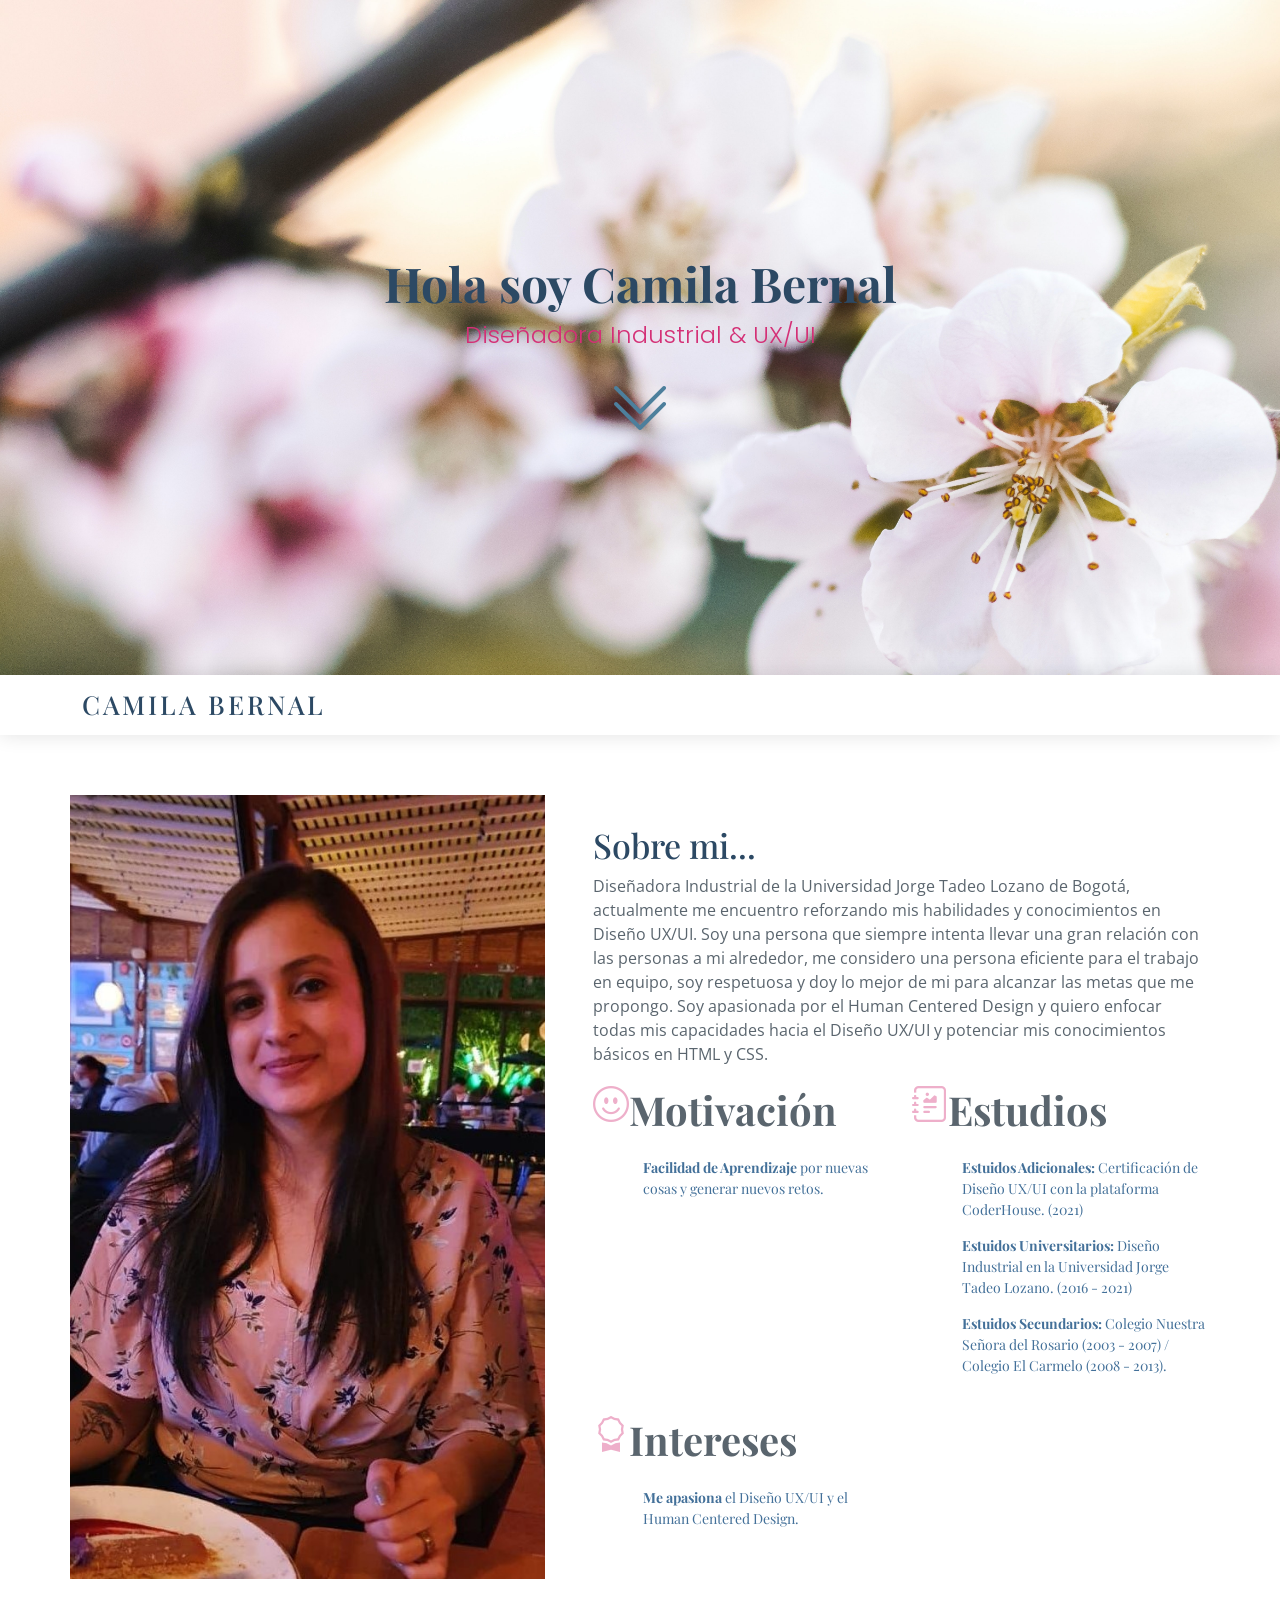
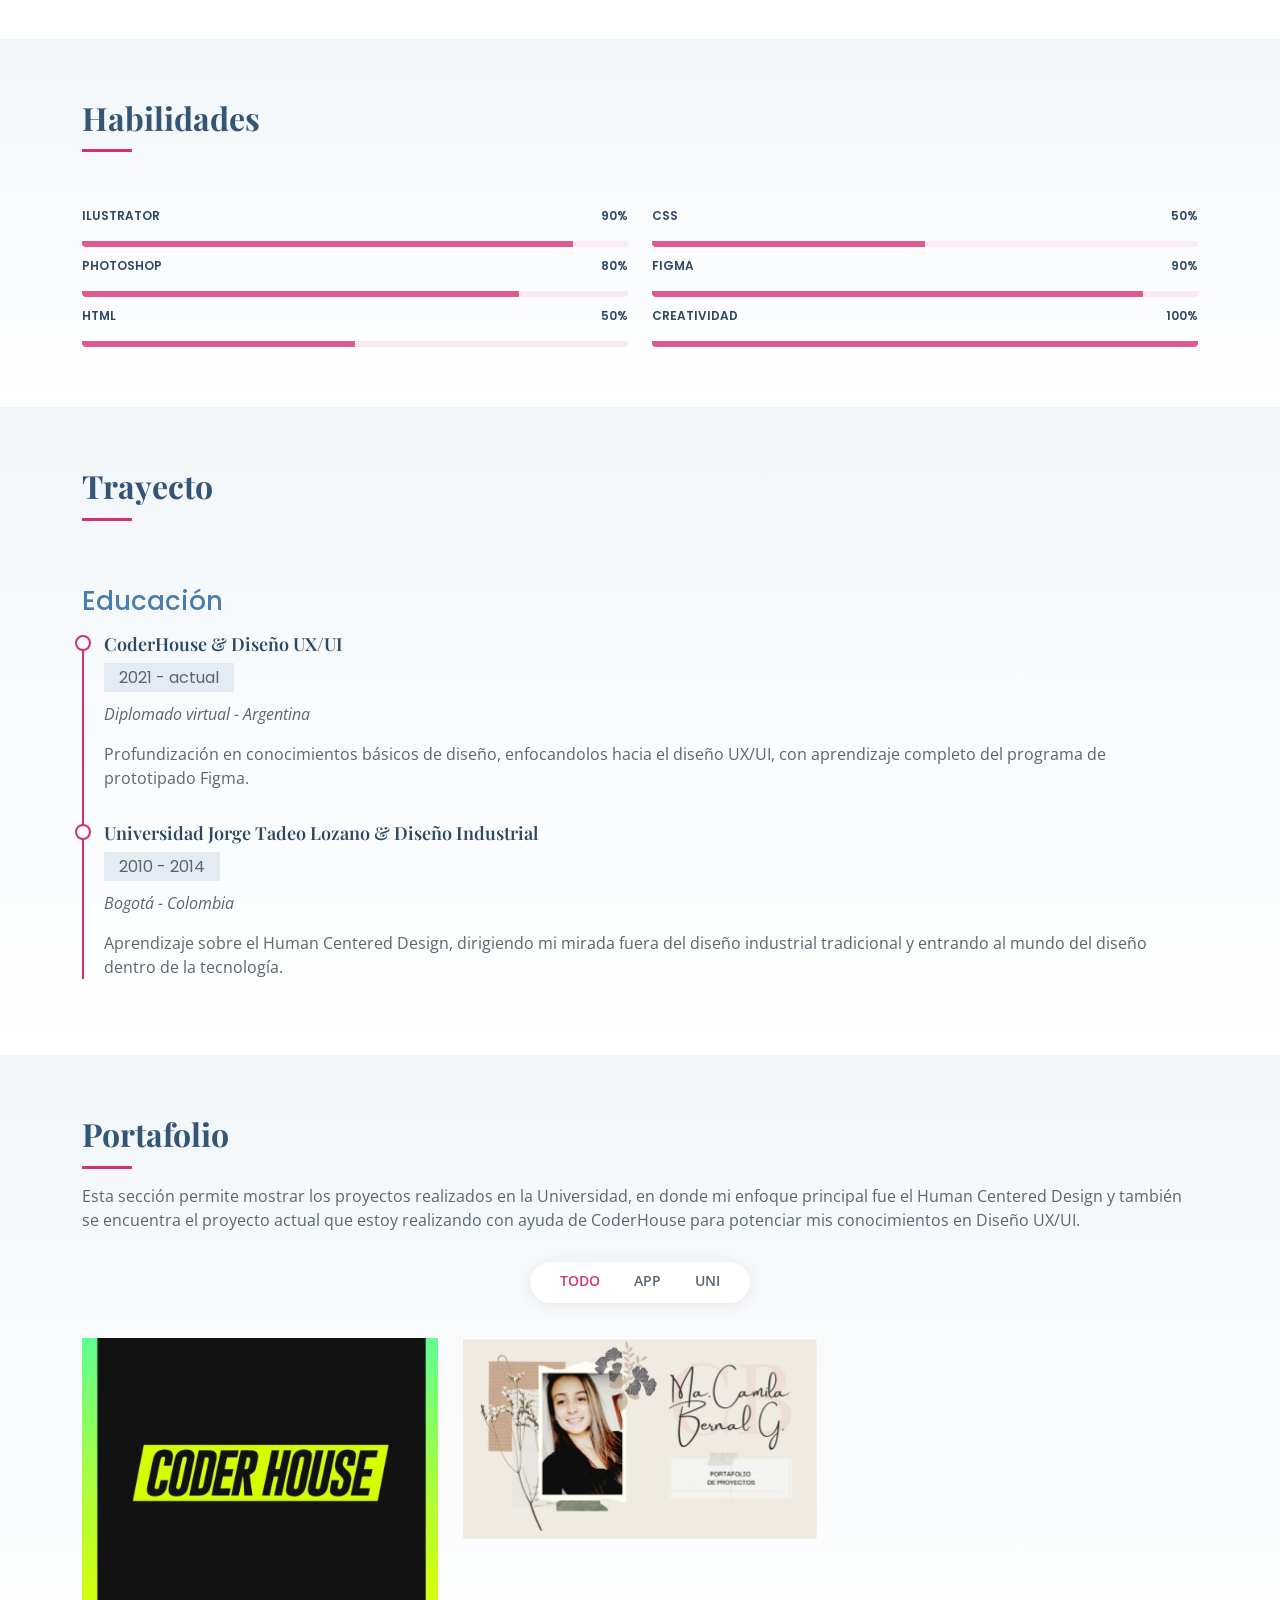
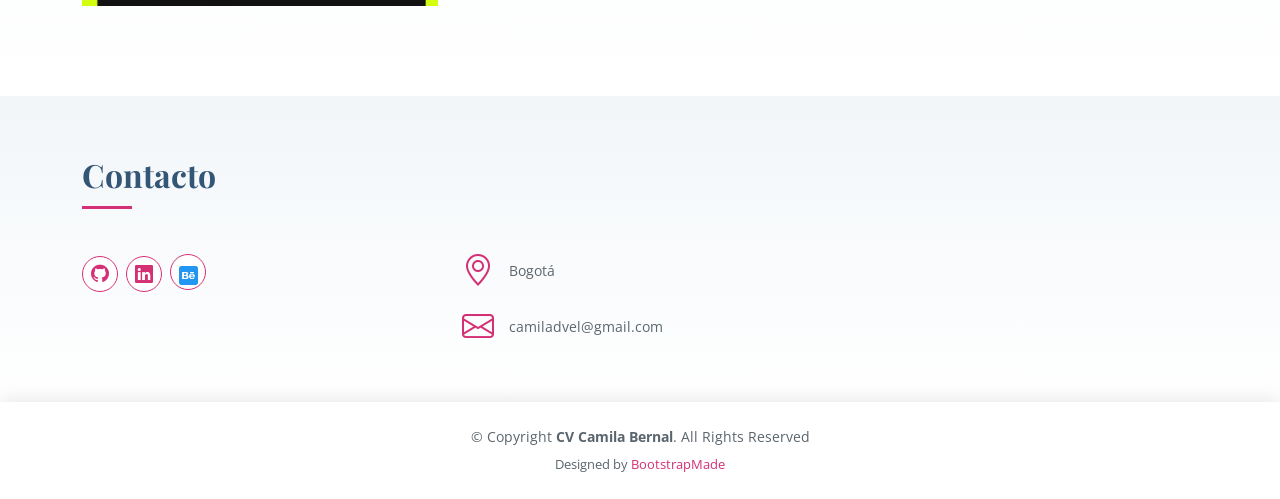
==== commit 27bf8065: "Upload Dates" ====
--- a/index.html
+++ b/index.html
@@ -113,8 +113,8 @@
                   <div class="count-box">
                     <i class="bi bi-journal-richtext"></i>
                     <h1><strong>Estudios</strong></h1>
-                    <p><strong>Estuidos Adicionales:</strong> Certificación de Diseño UX/UI con la plataforma CoderHouse.</p>
-                    <p><strong>Estuidos Universitarios:</strong> Diseño Industrial en la Universidad Jorge Tadeo Lozano.</p>
+                    <p><strong>Estuidos Adicionales:</strong> Certificación de Diseño UX/UI con la plataforma CoderHouse. (2021)</p>
+                    <p><strong>Estuidos Universitarios:</strong> Diseño Industrial en la Universidad Jorge Tadeo Lozano. (2016 - 2021)</p>
                     <p><strong>Estuidos Secundarios:</strong> Colegio Nuestra Señora del Rosario (2003 - 2007) / Colegio El Carmelo (2008 - 2013).</p>
                   </div>
                 </div>
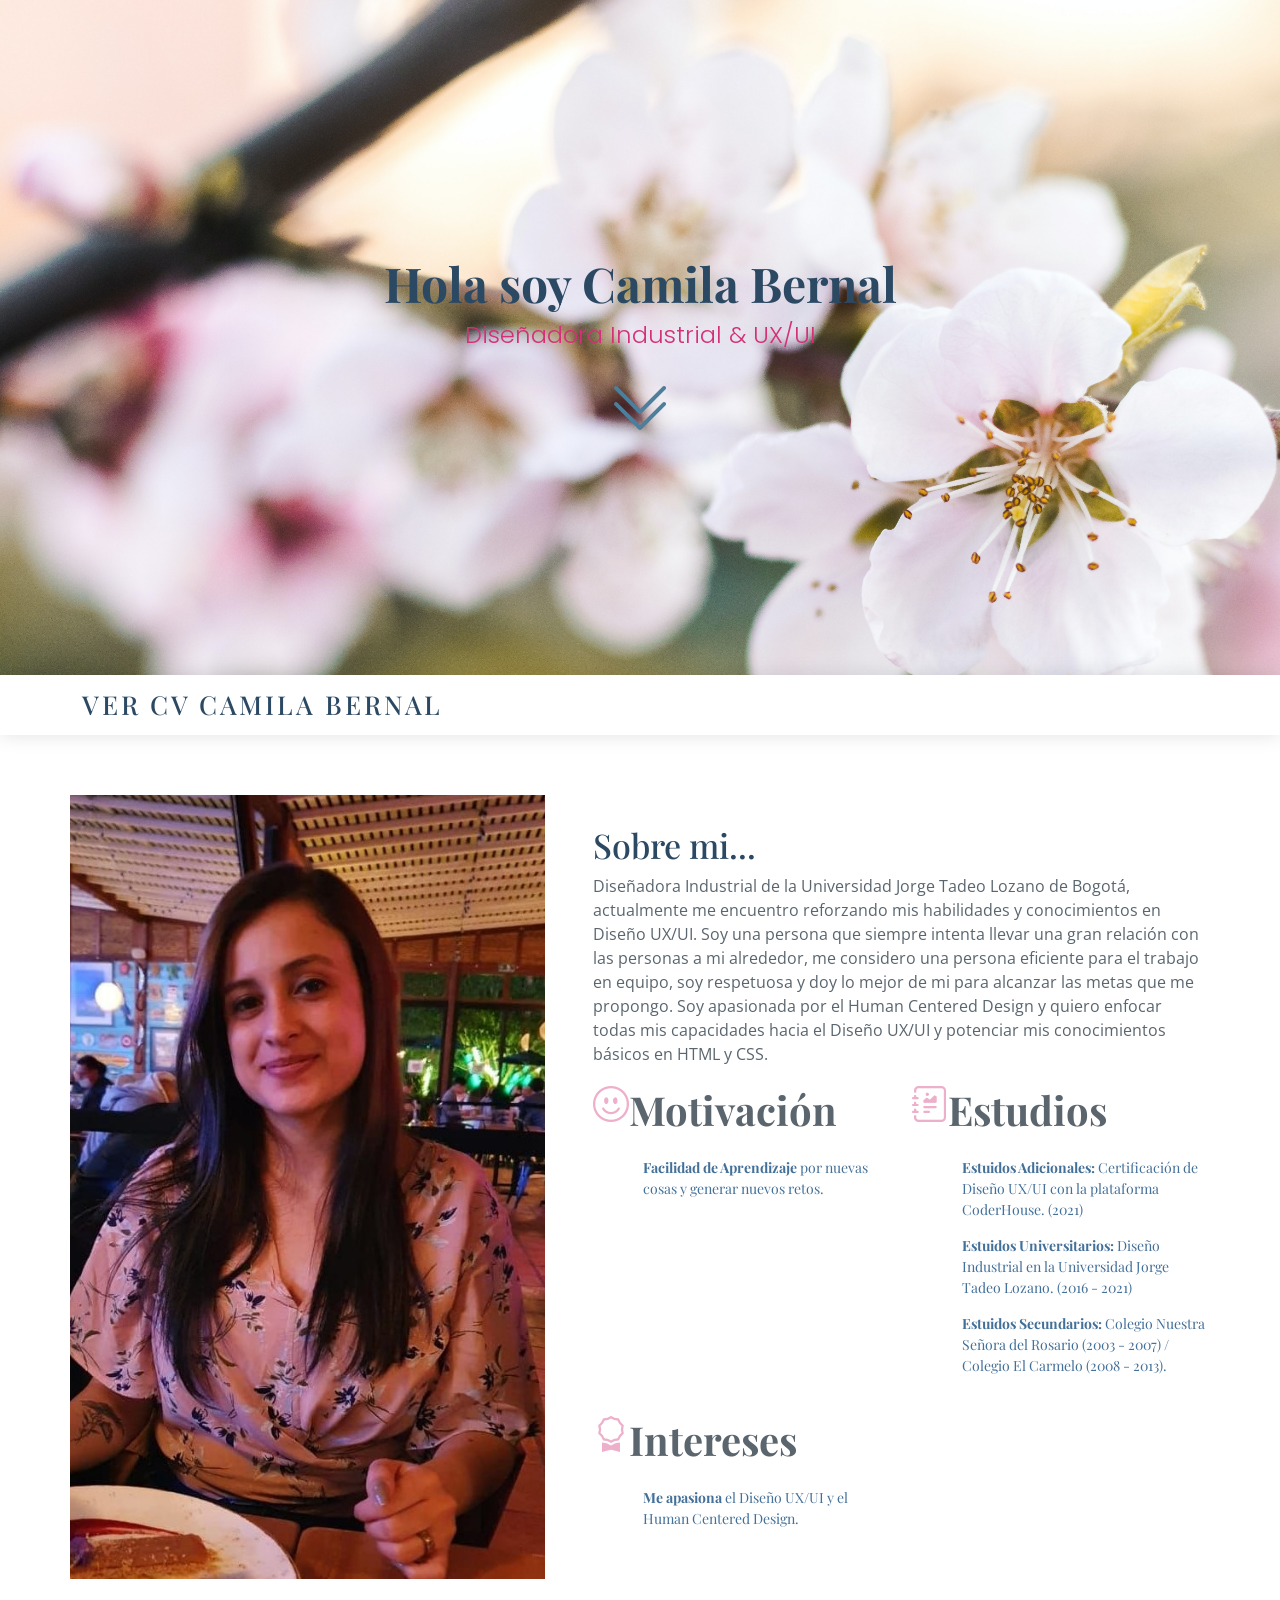
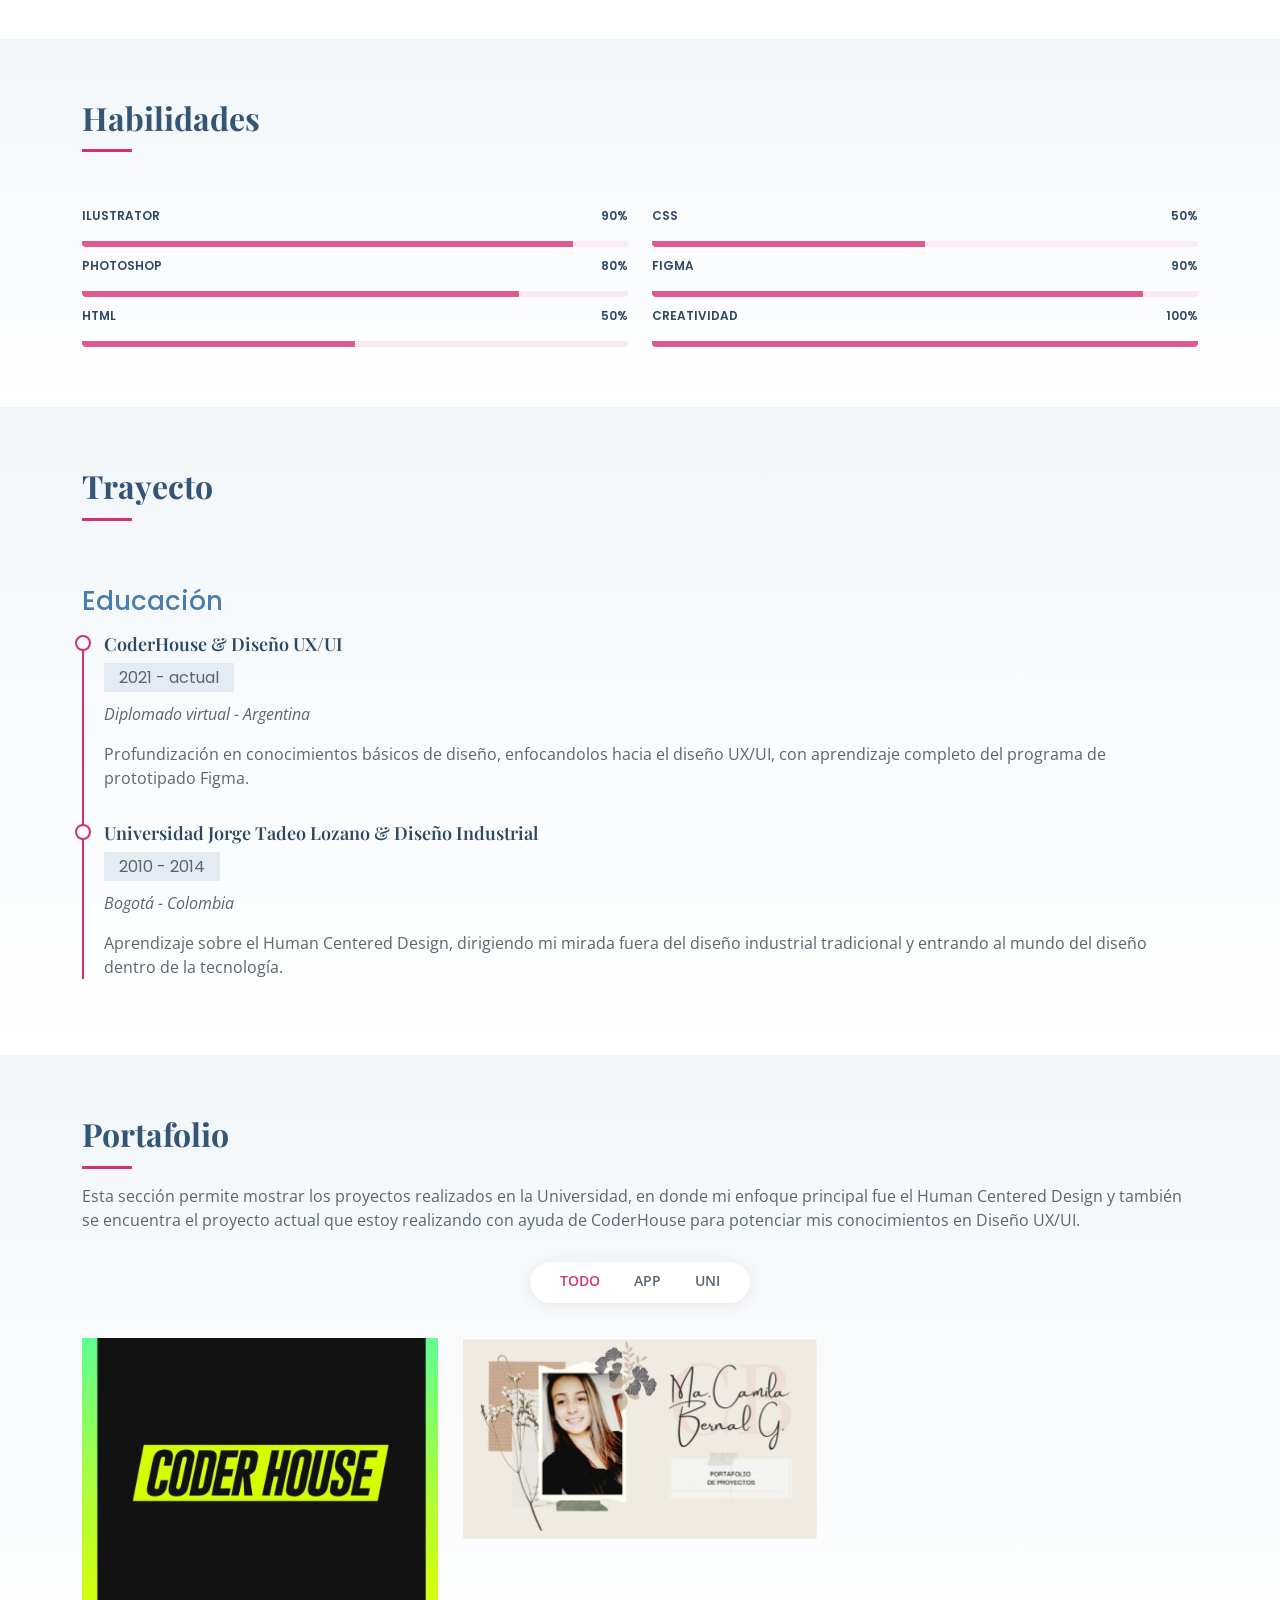
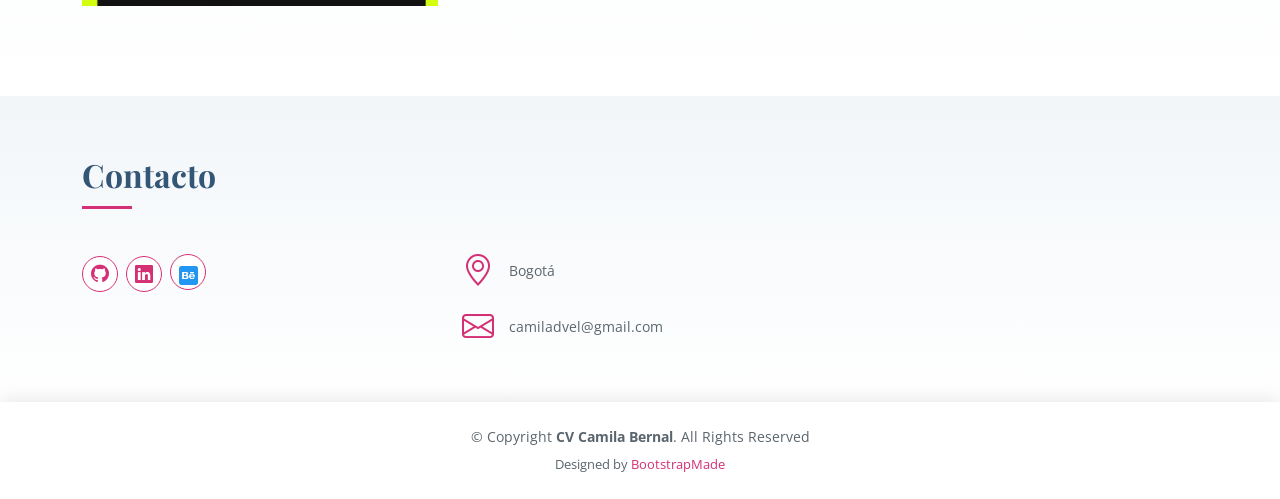
==== commit 117fefcb: "Upload CV" ====
--- a/index.html
+++ b/index.html
@@ -48,7 +48,7 @@
     <div class="container d-flex align-items-center justify-content-between">
 
       <div class="logo">
-        <h1><a href="assets/img/HV Camila Bernal.jpg">Camila Bernal</a></h1>
+        <h1><a href="assets/img/CV Ma Camila Bernal.jpg.jpg">Ver CV Camila Bernal</a></h1>
         
         <!-- Uncomment below if you prefer to use an image logo -->
         <!-- <a href="index.html"><img src="assets/img/logo.png" alt="" class="img-fluid"></a>-->
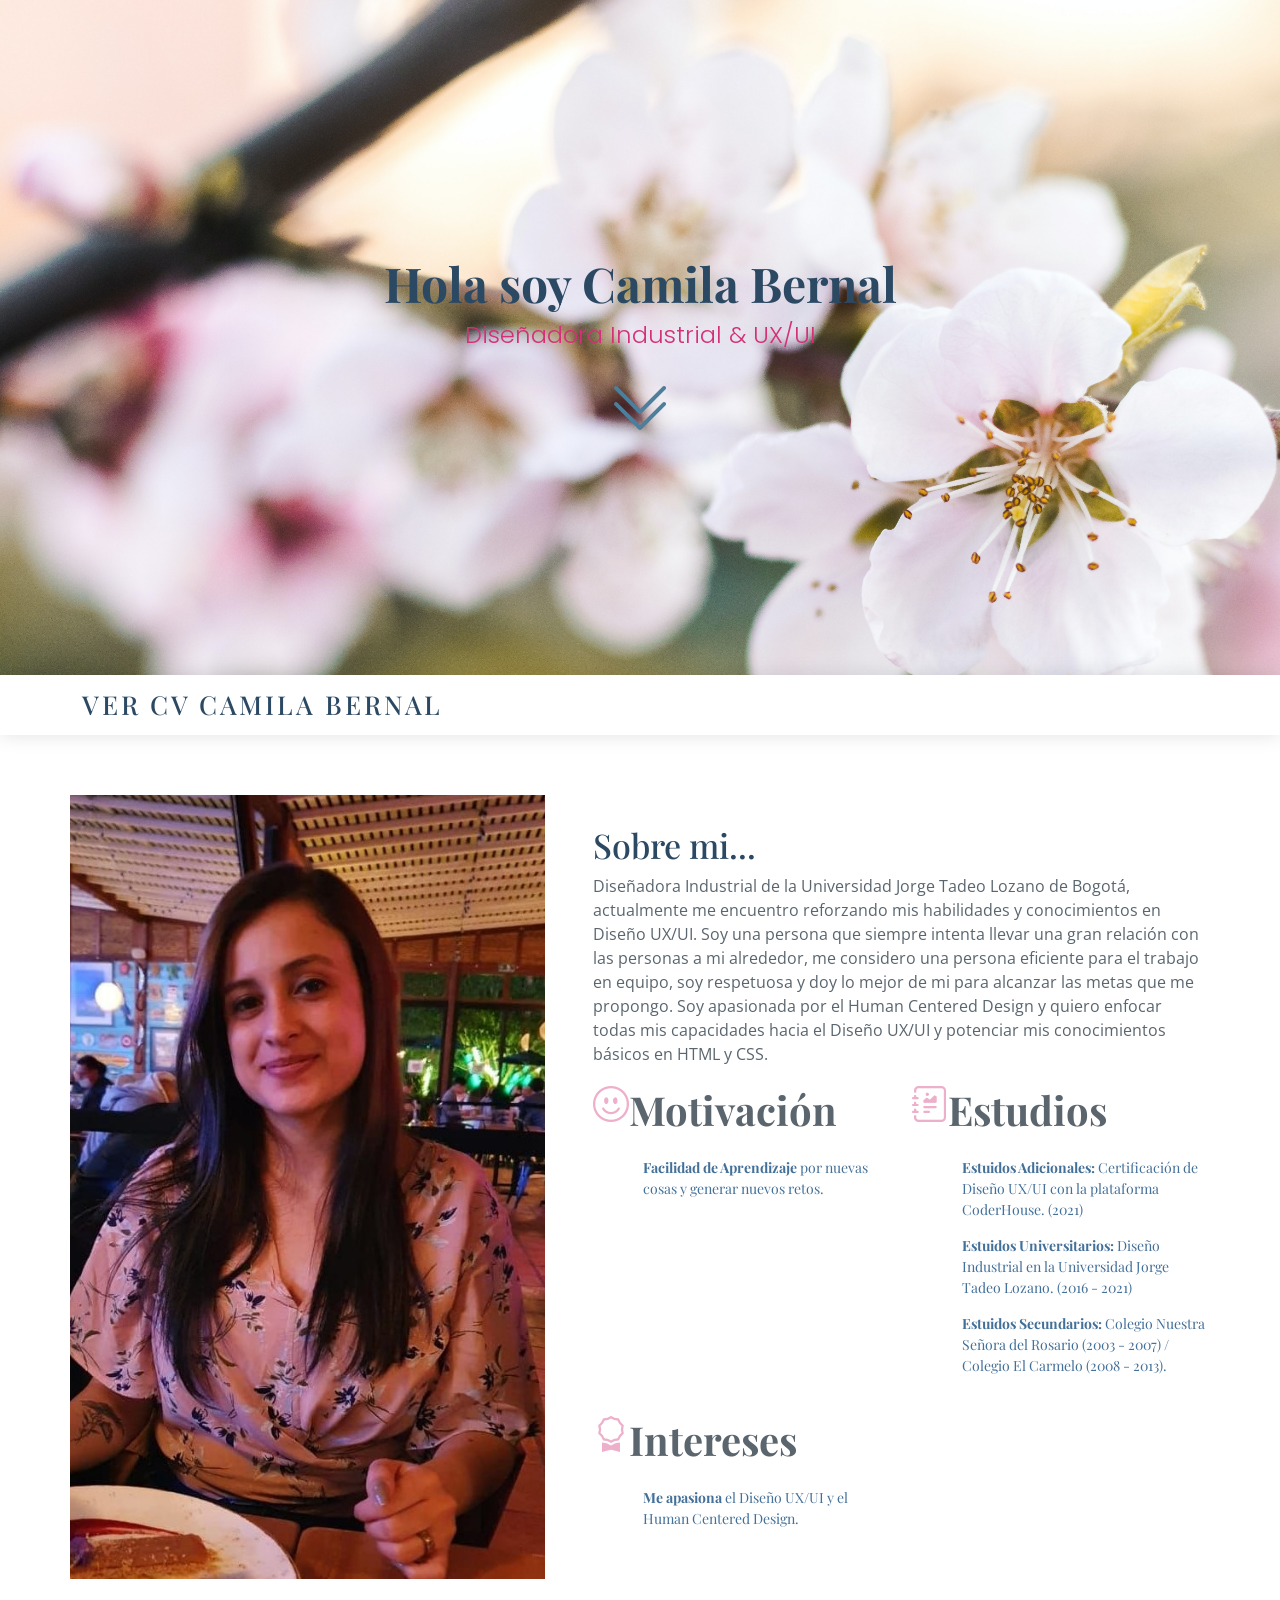
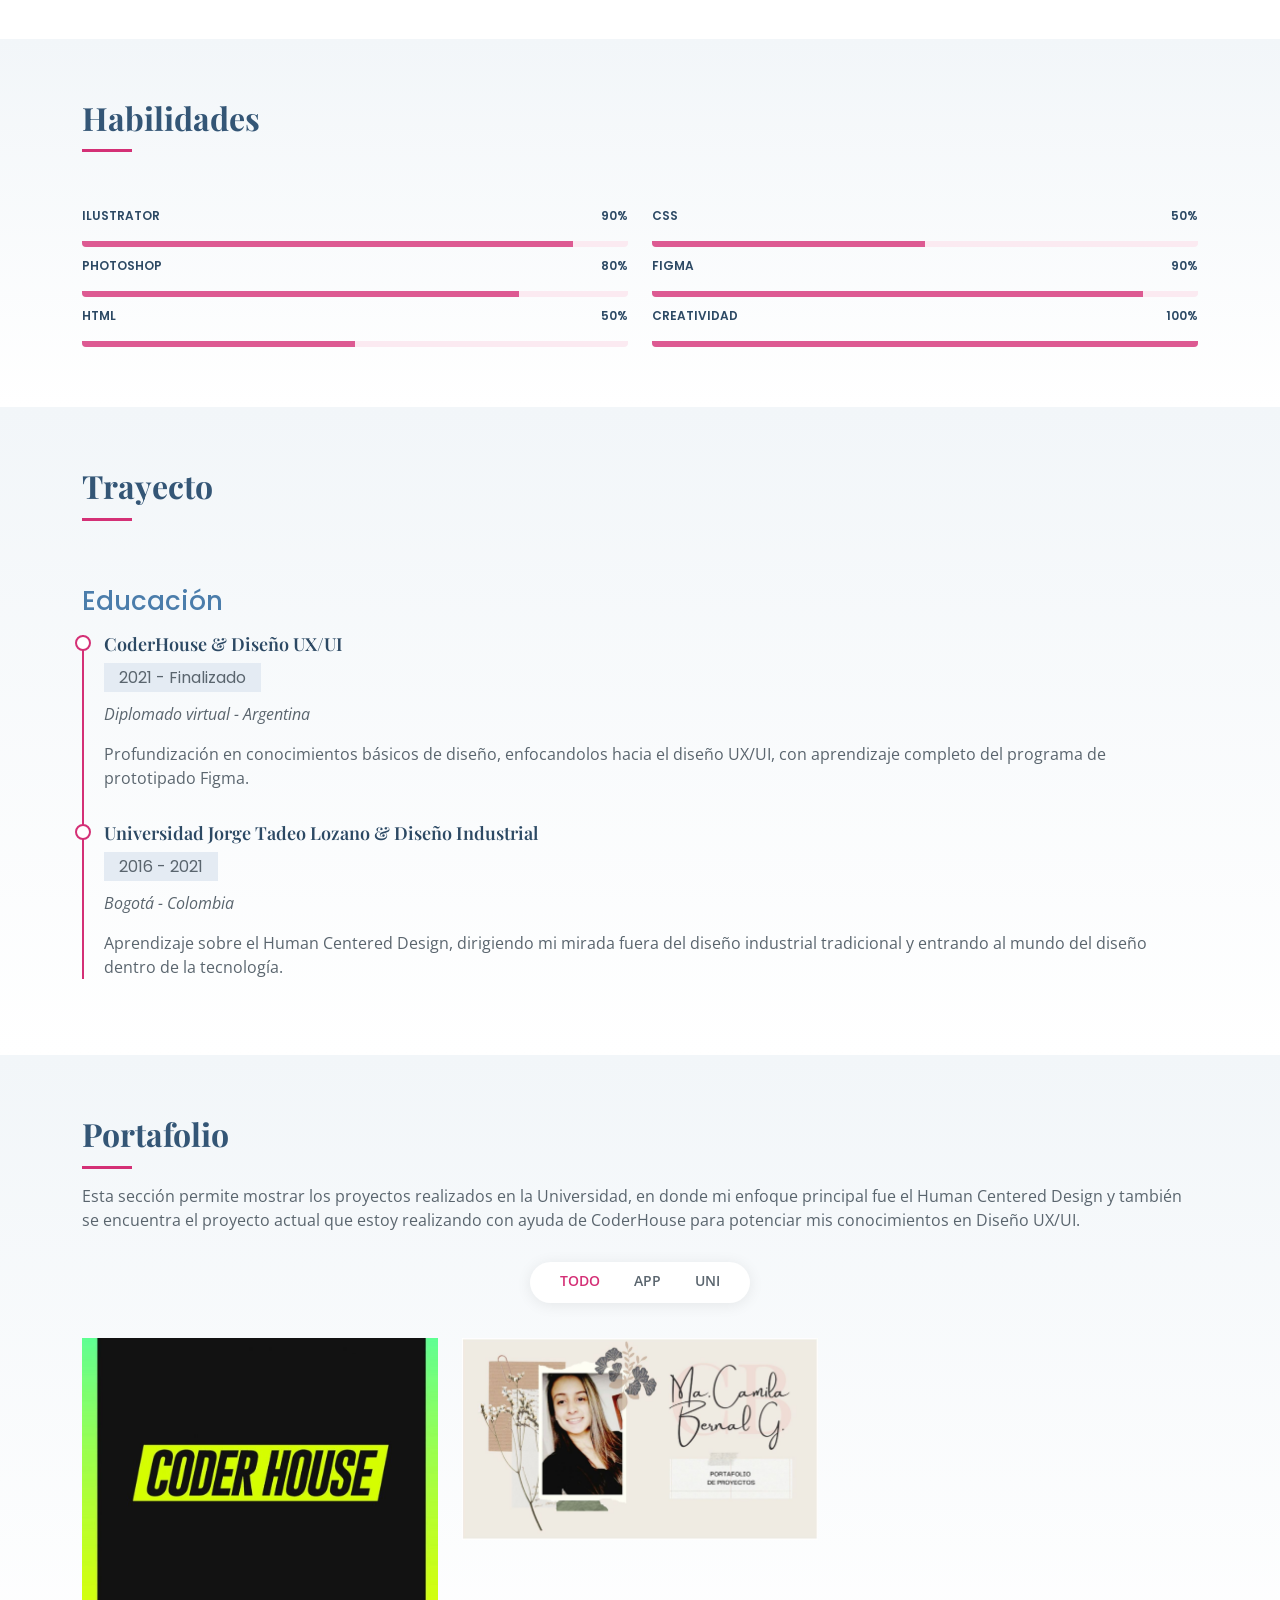
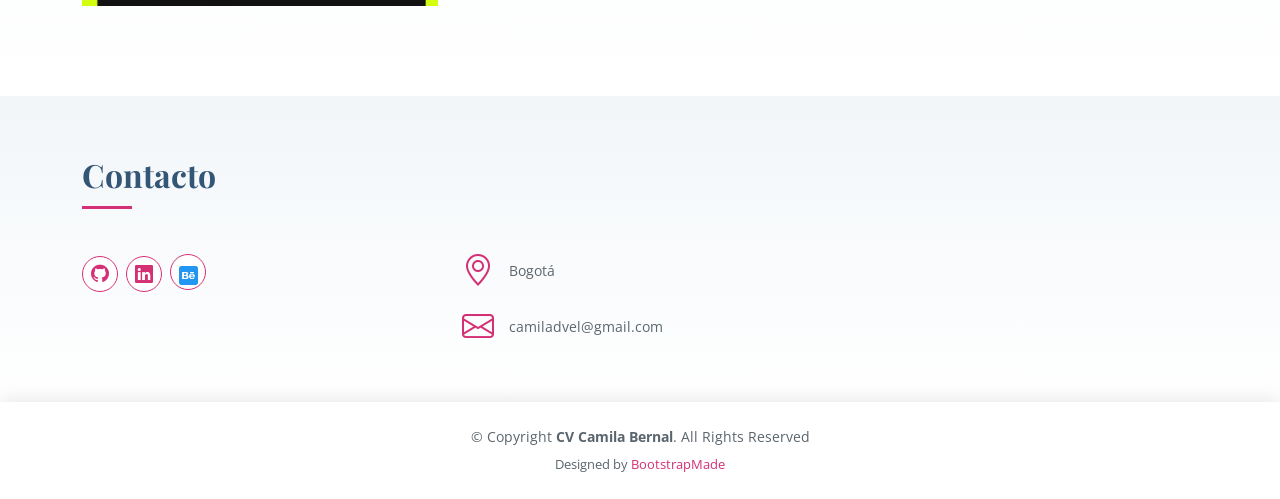
==== commit 09dbaf59: "Upload Dates Study" ====
--- a/index.html
+++ b/index.html
@@ -235,13 +235,13 @@
             <h3 class="resume-title">Educación</h3>
             <div class="resume-item">
               <h4>CoderHouse &amp; Diseño UX/UI</h4>
-              <h5>2021 - actual</h5>
+              <h5>2021 - Finalizado</h5>
               <p><em>Diplomado virtual - Argentina</em></p>
               <p>Profundización en conocimientos básicos de diseño, enfocandolos hacia el diseño UX/UI, con aprendizaje completo del programa de prototipado Figma.</p>
             </div>
             <div class="resume-item">
               <h4>Universidad Jorge Tadeo Lozano &amp; Diseño Industrial</h4>
-              <h5>2010 - 2014</h5>
+              <h5>2016 - 2021</h5>
               <p><em>Bogotá - Colombia</em></p>
               <p>Aprendizaje sobre el Human Centered Design, dirigiendo mi mirada fuera del diseño industrial tradicional y entrando al mundo del diseño dentro de la tecnología.</p>
             </div>
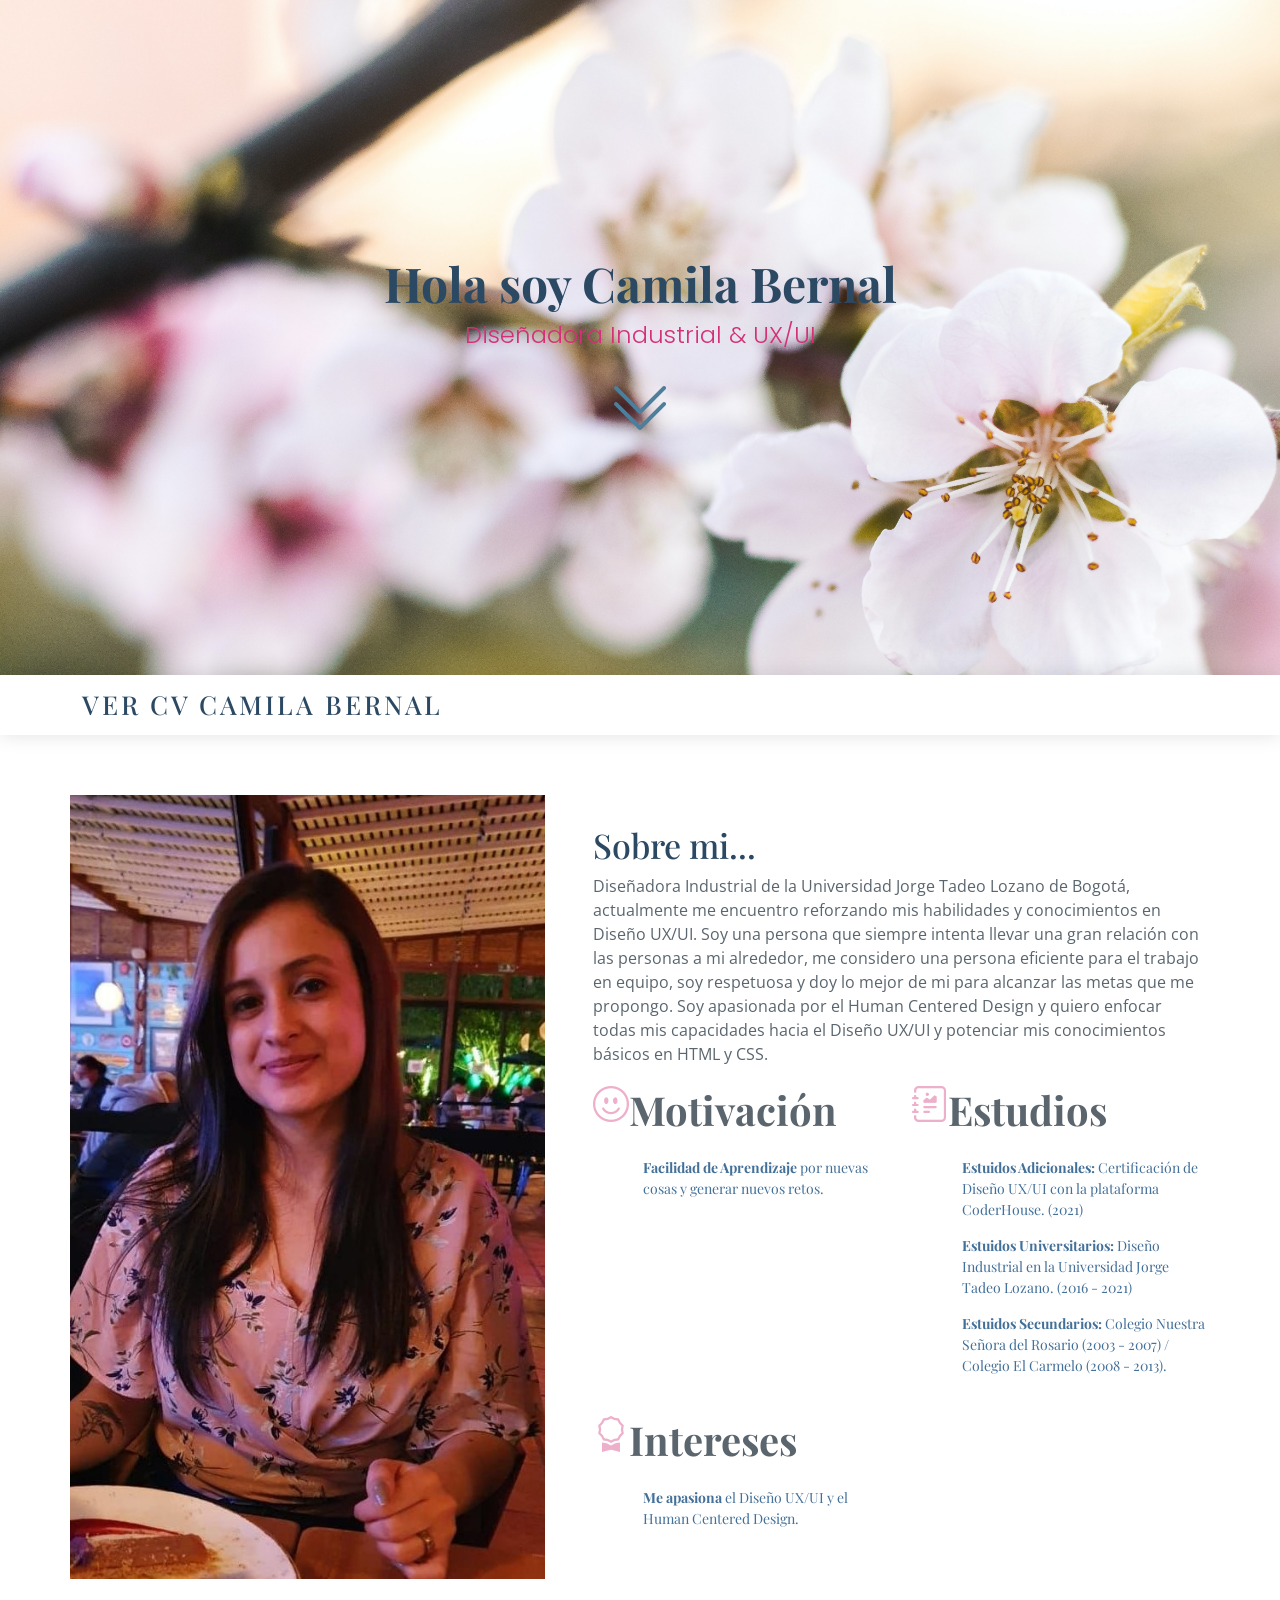
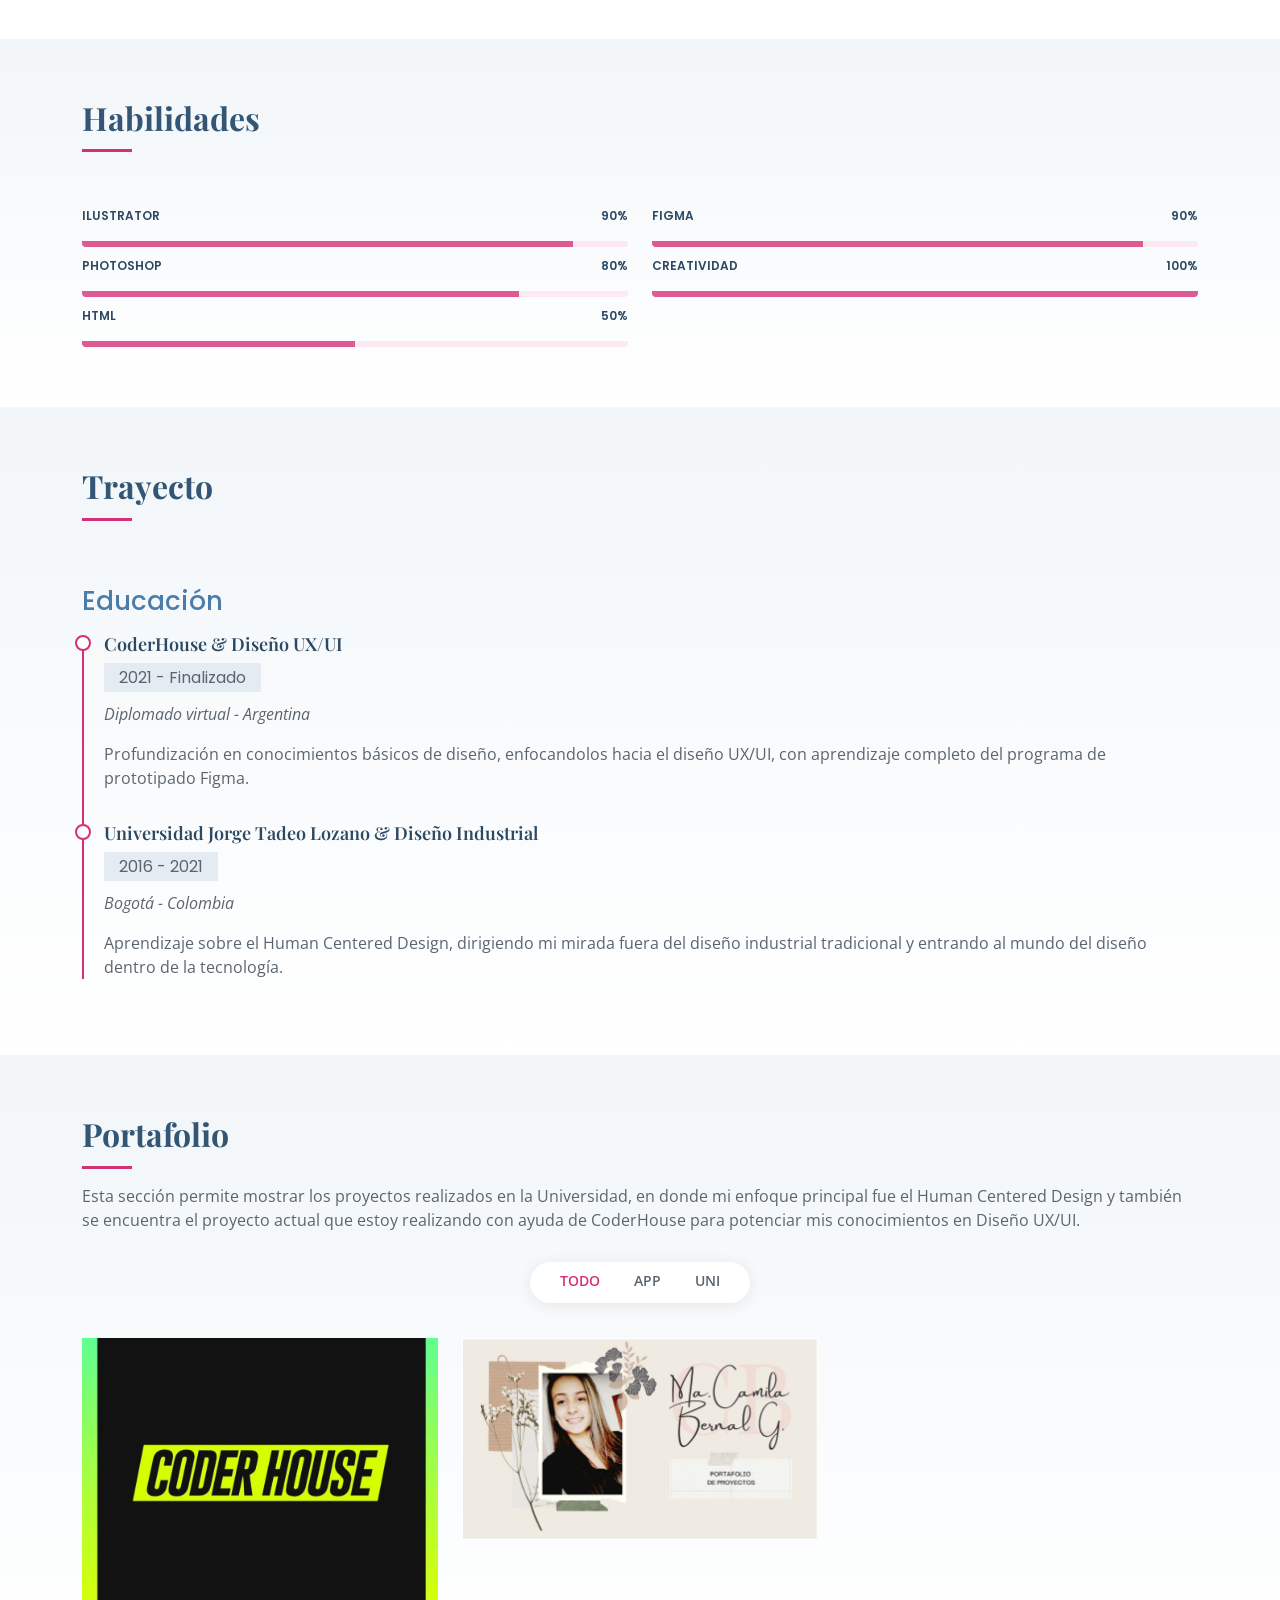
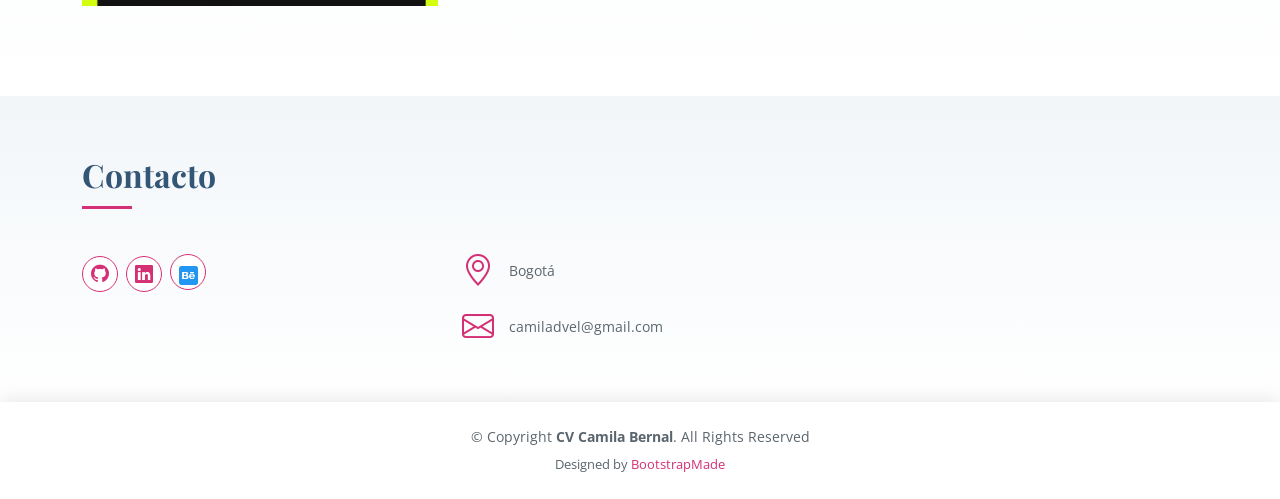
==== commit 163ed74c: "Update Skills" ====
--- a/index.html
+++ b/index.html
@@ -48,7 +48,7 @@
     <div class="container d-flex align-items-center justify-content-between">
 
       <div class="logo">
-        <h1><a href="assets/img/CV Ma Camila Bernal.jpg.jpg">Ver CV Camila Bernal</a></h1>
+        <h1><a href="assets/img/CV Ma Camila Bernal.jpg">Ver CV Camila Bernal</a></h1>
         
         <!-- Uncomment below if you prefer to use an image logo -->
         <!-- <a href="index.html"><img src="assets/img/logo.png" alt="" class="img-fluid"></a>-->
@@ -180,12 +180,7 @@
 
           <div class="col-lg-6">
 
-            <div class="progress">
-              <span class="skill">CSS <i class="val">50%</i></span>
-              <div class="progress-bar-wrap">
-                <div class="progress-bar" role="progressbar" aria-valuenow="50" aria-valuemin="0" aria-valuemax="100"></div>
-              </div>
-            </div>
+            
 
             <div class="progress">
               <span class="skill">Figma <i class="val">90%</i></span>
